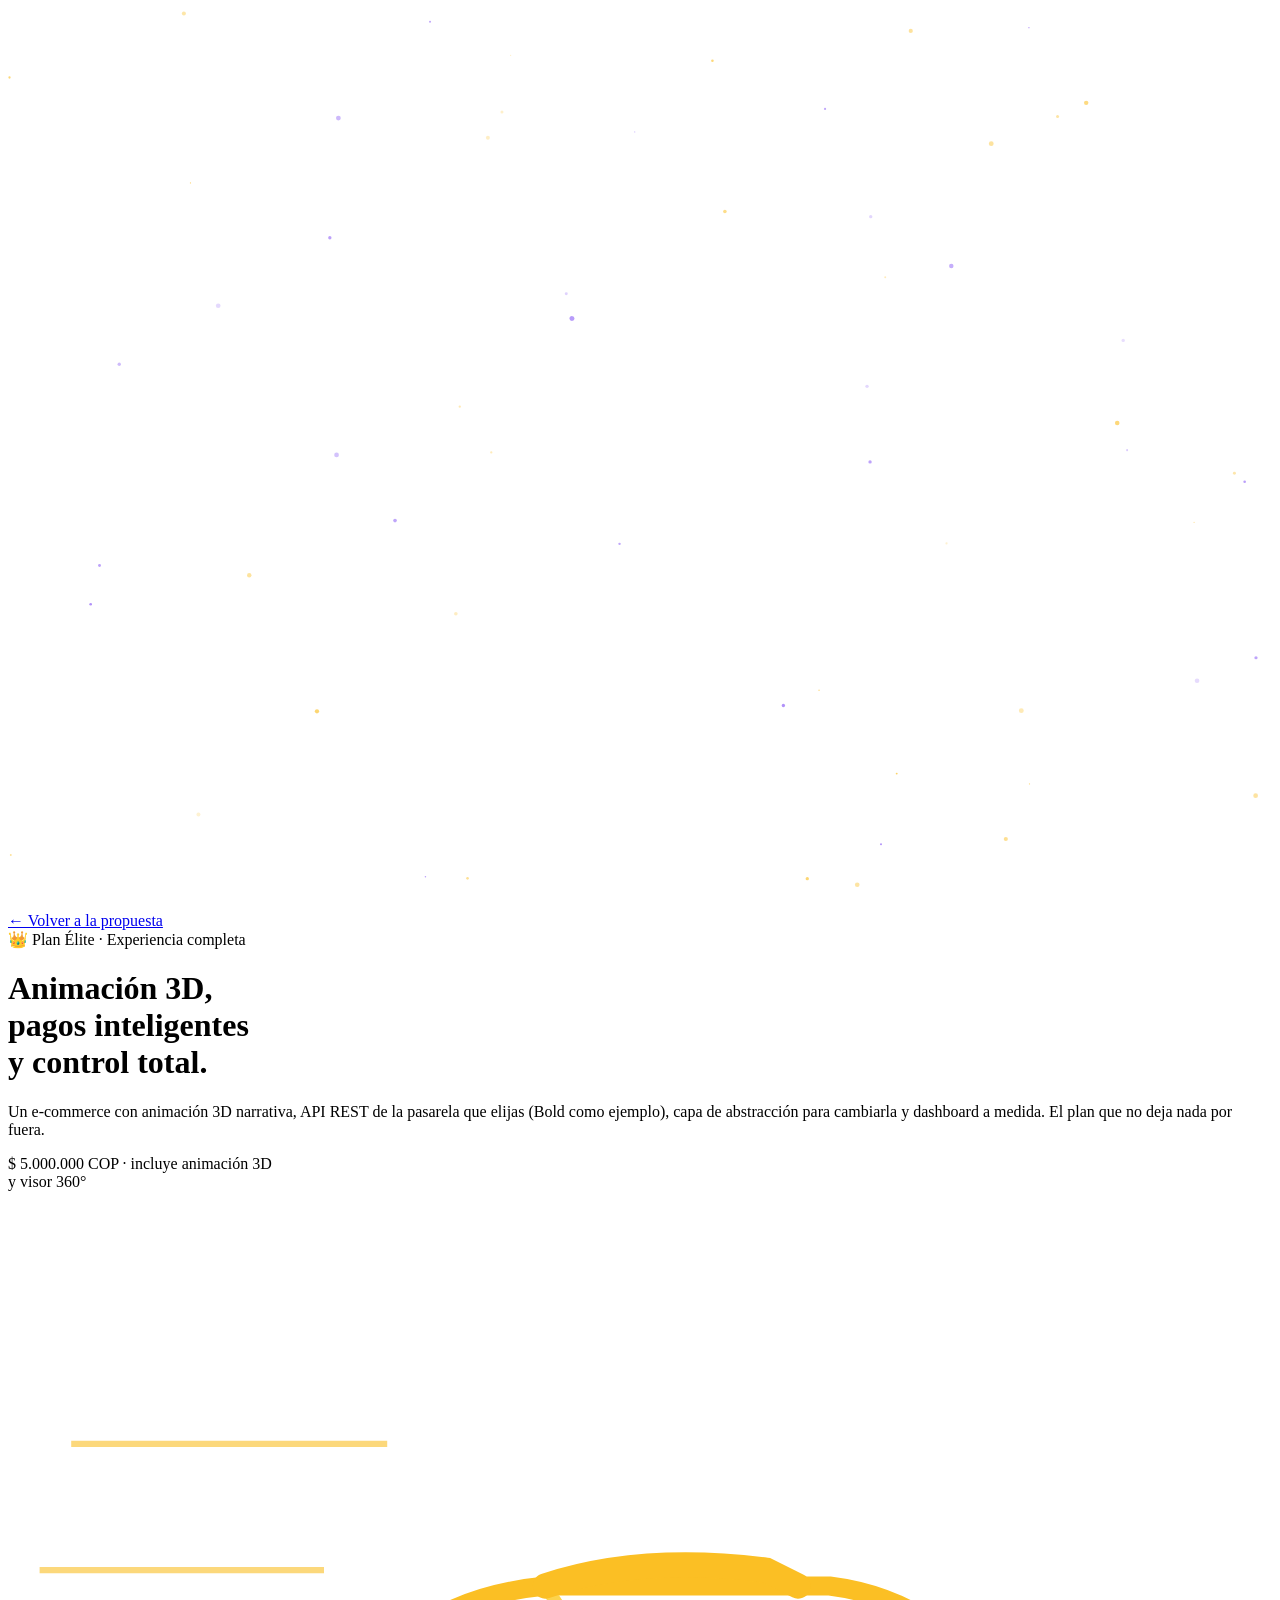
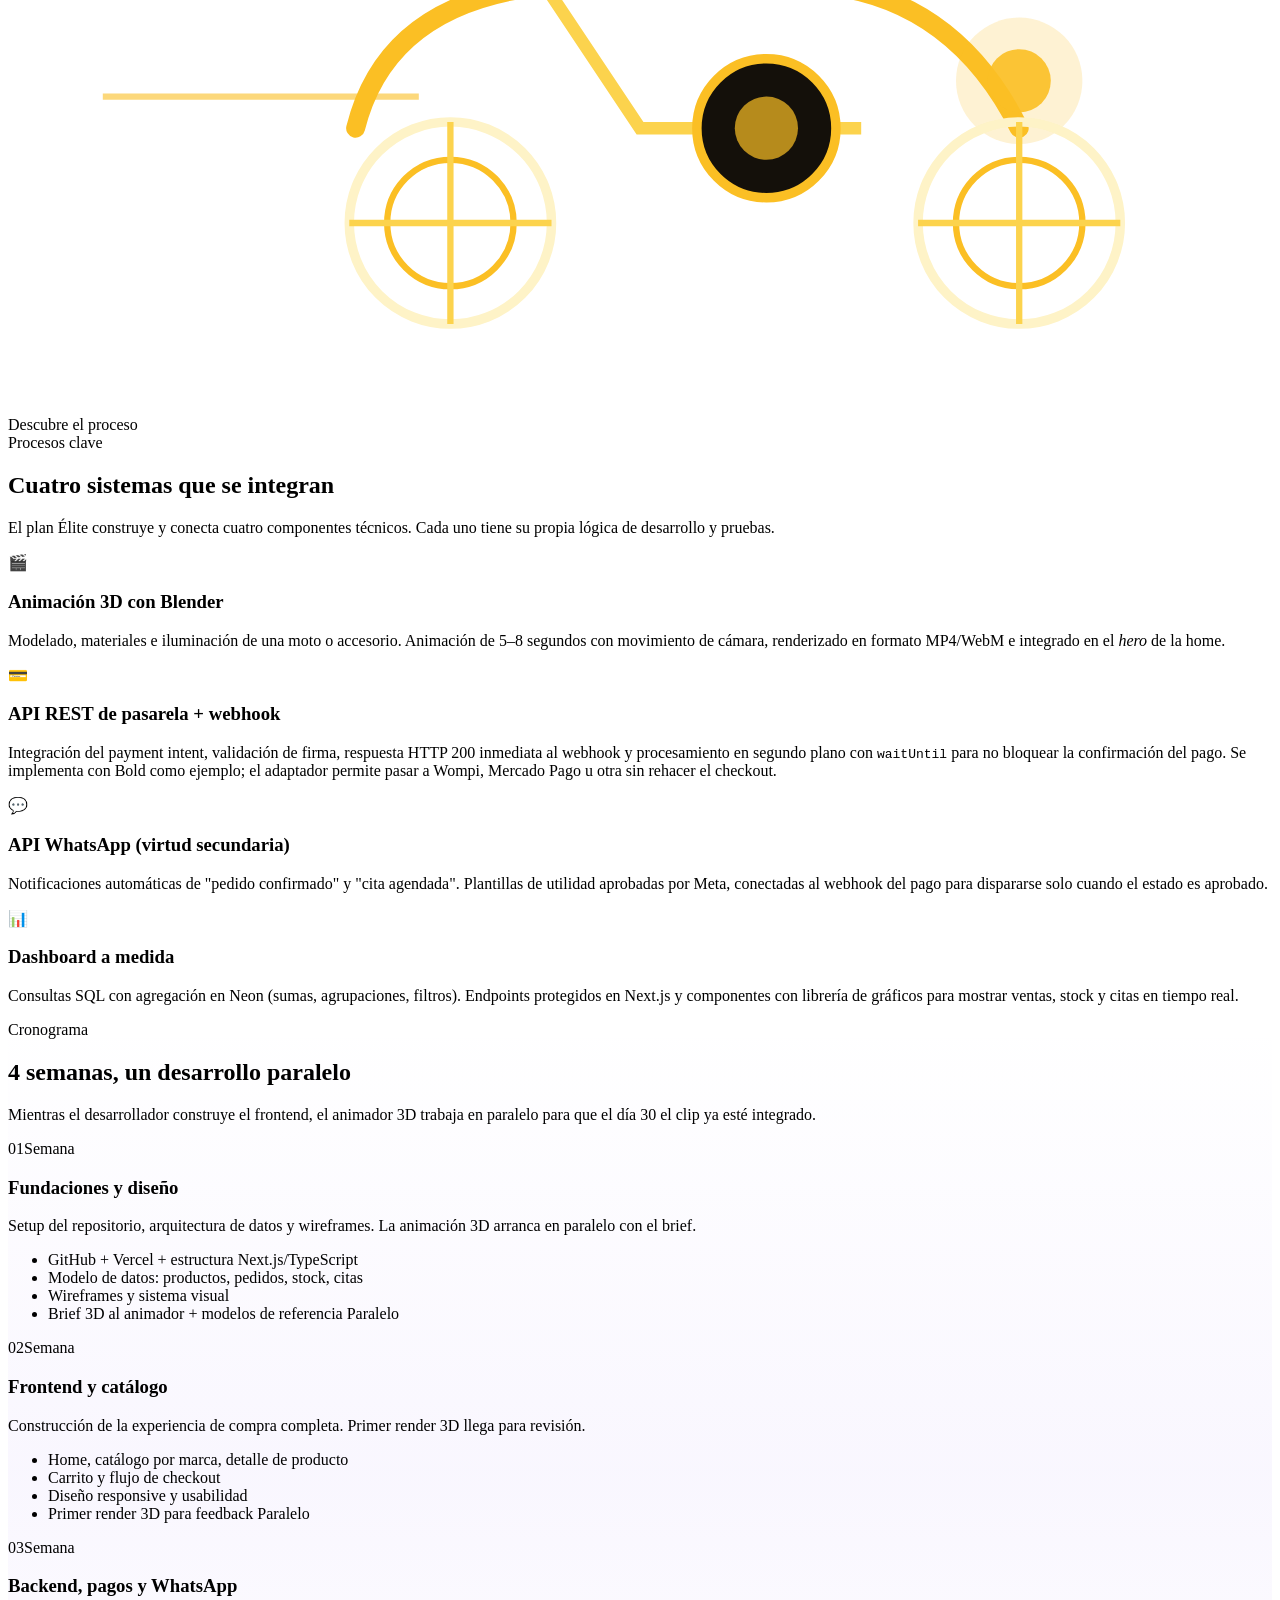
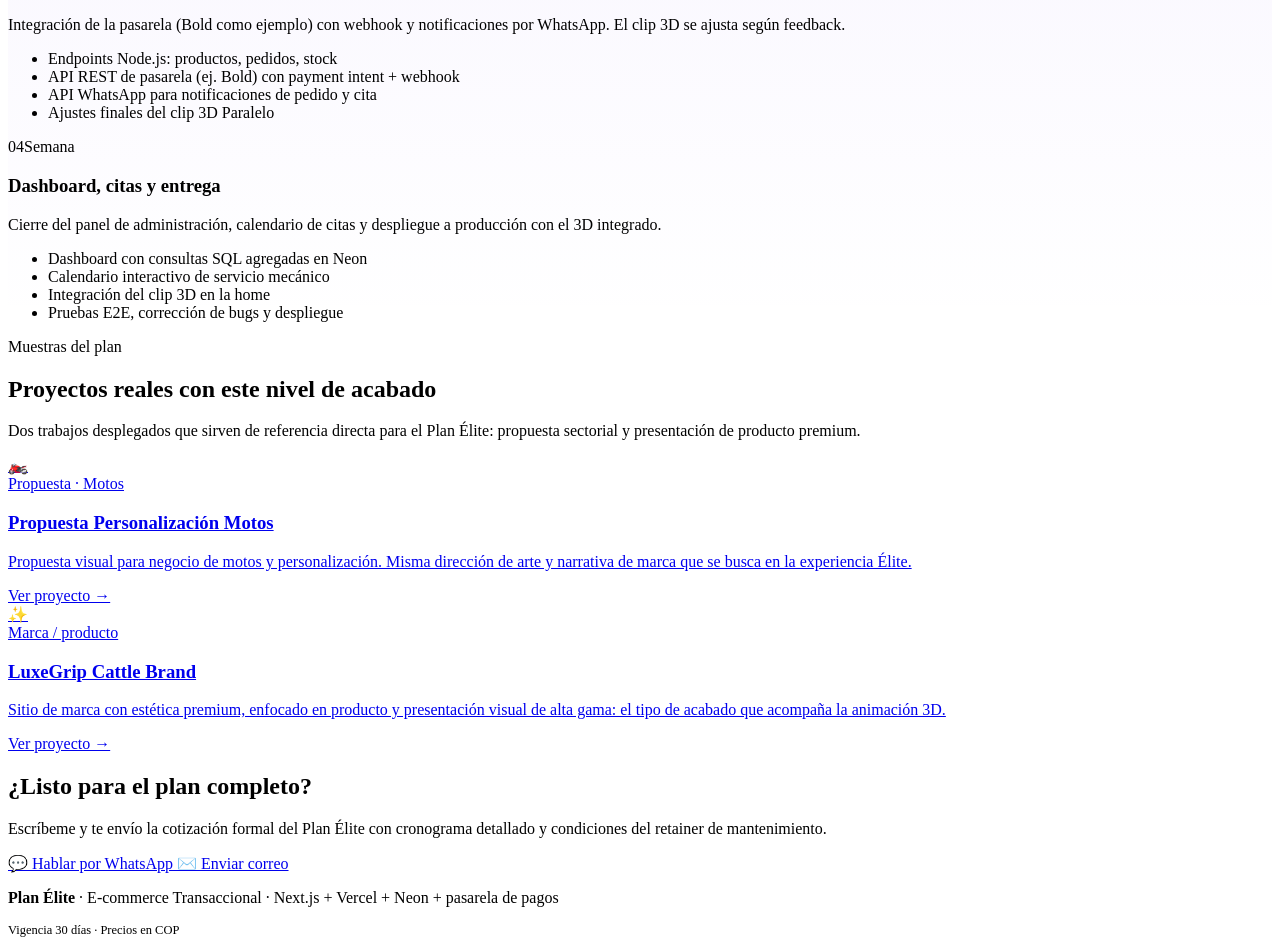
==== planes/elite.html @ 14fe1949 "Add files via upload" ====
<!DOCTYPE html>
<html lang="es">
<head>
<meta charset="UTF-8">
<meta name="viewport" content="width=device-width, initial-scale=1.0">
<title>Plan Élite · $5.000.000 COP | E-commerce Transaccional</title>
<link rel="preconnect" href="https://fonts.googleapis.com">
<link rel="preconnect" href="https://fonts.gstatic.com" crossorigin>
<link rel="icon" type="image/svg+xml" href="../assets/img/favicon.svg">
<link href="https://fonts.googleapis.com/css2?family=Inter:wght@300;400;500;600;700;800;900&family=Space+Grotesk:wght@500;600;700&display=swap" rel="stylesheet">
<link rel="stylesheet" href="../css/plan-elite.css">
</head>
<body>

<canvas id="particles"></canvas>

<!-- ================= HERO ================= -->
<header class="hero">
  <div class="wrap">
    <div class="hero-grid">
      <div>
        <a href="../index.html" class="back-link">← Volver a la propuesta</a>
        <div class="tier-badge">
          <span class="crown">👑</span>
          Plan Élite · Experiencia completa
        </div>
        <h1>Animación 3D,<br><span class="gold-grad">pagos inteligentes</span><br>y control total.</h1>
        <p class="lead">Un e-commerce con animación 3D narrativa, API REST de la pasarela que elijas (Bold como ejemplo), capa de abstracción para cambiarla y dashboard a medida. El plan que no deja nada por fuera.</p>
        <div class="price-hero">
          <span class="cur">$</span>
          <span class="num">5.000.000</span>
          <span class="note">COP · incluye animación 3D<br>y visor 360°</span>
        </div>
      </div>
      <div class="hero-visual">
        <div class="glow-ring"></div>
        <div class="motor-wrap">
          <svg class="motor-svg" viewBox="0 0 400 260" xmlns="http://www.w3.org/2000/svg">
            <!-- Speed lines -->
            <g stroke="#fbbf24" stroke-width="2" fill="none" opacity="0.6">
              <line class="speed-line" x1="20" y1="80" x2="120" y2="80"/>
              <line class="speed-line" x1="10" y1="120" x2="100" y2="120" style="animation-delay:.3s"/>
              <line class="speed-line" x1="30" y1="160" x2="130" y2="160" style="animation-delay:.6s"/>
            </g>
            <!-- Motorcycle body -->
            <g transform="translate(80,40)">
              <!-- Frame -->
              <path d="M 30 130 Q 40 90 90 85 L 180 85 Q 220 90 240 130" stroke="#fbbf24" stroke-width="6" fill="none" stroke-linecap="round"/>
                          <path d="M 90 85 L 120 130 L 190 130" stroke="#fcd34d" stroke-width="4" fill="none"/>
              <!-- Seat -->
              <path d="M 90 85 Q 120 75 160 80 L 170 85" stroke="#fbbf24" stroke-width="8" fill="none" stroke-linecap="round"/>
              <!-- Engine -->
              <circle cx="160" cy="130" r="22" fill="#14100a" stroke="#fbbf24" stroke-width="3"/>
              <circle cx="160" cy="130" r="10" fill="#fbbf24" opacity="0.7"/>
              <!-- Headlight -->
              <circle cx="240" cy="115" r="10" fill="#fbbf24" opacity="0.9"/>
              <circle cx="240" cy="115" r="20" fill="#fbbf24" opacity="0.2"/>
              <!-- Front wheel -->
              <g class="wheel wheel-front">
                <circle cx="240" cy="160" r="32" fill="none" stroke="#fef3c7" stroke-width="3"/>
                <circle cx="240" cy="160" r="20" fill="none" stroke="#fbbf24" stroke-width="2"/>
                <line x1="240" y1="128" x2="240" y2="192" stroke="#fcd34d" stroke-width="2"/>
                <line x1="208" y1="160" x2="272" y2="160" stroke="#fcd34d" stroke-width="2"/>
              </g>
              <!-- Back wheel -->
              <g class="wheel wheel-back">
                <circle cx="60" cy="160" r="32" fill="none" stroke="#fef3c7" stroke-width="3"/>
                <circle cx="60" cy="160" r="20" fill="none" stroke="#fbbf24" stroke-width="2"/>
                <line x1="60" y1="128" x2="60" y2="192" stroke="#fcd34d" stroke-width="2"/>
                <line x1="28" y1="160" x2="92" y2="160" stroke="#fcd34d" stroke-width="2"/>
              </g>
            </g>
          </svg>
        </div>
        <div class="payment-signals">
          <div class="signal"></div>
          <div class="signal"></div>
          <div class="signal"></div>
        </div>
      </div>
    </div>
    <div class="scroll-ind">
      <span>Descubre el proceso</span>
      <div class="arrow"></div>
    </div>
  </div>
</header>

<!-- ================= PROCESOS ================= -->
<section>
  <div class="wrap">
    <div class="sec-head">
      <span class="sec-tag">Procesos clave</span>
      <h2>Cuatro sistemas que se integran</h2>
      <p>El plan Élite construye y conecta cuatro componentes técnicos. Cada uno tiene su propia lógica de desarrollo y pruebas.</p>
    </div>

    <div class="process-grid">
      <div class="process-card">
        <div class="process-icon">🎬</div>
        <h3>Animación 3D con Blender</h3>
        <p>Modelado, materiales e iluminación de una moto o accesorio. Animación de 5–8 segundos con movimiento de cámara, renderizado en formato MP4/WebM e integrado en el <em>hero</em> de la home.</p>
        <div class="mini-vis"><div class="cube"></div></div>
      </div>
      <div class="process-card">
        <div class="process-icon">💳</div>
        <h3>API REST de pasarela + webhook</h3>
        <p>Integración del payment intent, validación de firma, respuesta HTTP 200 inmediata al webhook y procesamiento en segundo plano con <code>waitUntil</code> para no bloquear la confirmación del pago. Se implementa con Bold como ejemplo; el adaptador permite pasar a Wompi, Mercado Pago u otra sin rehacer el checkout.</p>
        <div class="mini-vis">
          <div class="pay-dot"></div><div class="pay-dot"></div><div class="pay-dot"></div>
        </div>
      </div>
      <div class="process-card">
        <div class="process-icon">💬</div>
        <h3>API WhatsApp (virtud secundaria)</h3>
        <p>Notificaciones automáticas de "pedido confirmado" y "cita agendada". Plantillas de utilidad aprobadas por Meta, conectadas al webhook del pago para dispararse solo cuando el estado es aprobado.</p>
        <div class="mini-vis"><div class="wa-ring"></div></div>
      </div>
      <div class="process-card">
        <div class="process-icon">📊</div>
        <h3>Dashboard a medida</h3>
        <p>Consultas SQL con agregación en Neon (sumas, agrupaciones, filtros). Endpoints protegidos en Next.js y componentes con librería de gráficos para mostrar ventas, stock y citas en tiempo real.</p>
        <div class="mini-vis">
          <div class="dash-bars"><span></span><span></span><span></span><span></span><span></span></div>
        </div>
      </div>
    </div>
  </div>
</section>

<!-- ================= TIMELINE ================= -->
<section style="background:linear-gradient(to bottom,transparent,rgba(139,92,246,.05),transparent)">
  <div class="wrap">
    <div class="sec-head">
      <span class="sec-tag">Cronograma</span>
      <h2>4 semanas, un desarrollo paralelo</h2>
      <p>Mientras el desarrollador construye el frontend, el animador 3D trabaja en paralelo para que el día 30 el clip ya esté integrado.</p>
    </div>

    <div class="timeline">
      <div class="week">
        <div class="week-num"><span class="n">01</span><span class="l">Semana</span></div>
        <div class="week-body">
          <h3>Fundaciones y diseño</h3>
          <p>Setup del repositorio, arquitectura de datos y wireframes. La animación 3D arranca en paralelo con el brief.</p>
          <ul class="task-list">
            <li>GitHub + Vercel + estructura Next.js/TypeScript</li>
            <li>Modelo de datos: productos, pedidos, stock, citas</li>
            <li>Wireframes y sistema visual</li>
            <li>Brief 3D al animador + modelos de referencia <span class="parallel-tag">Paralelo</span></li>
          </ul>
        </div>
      </div>

      <div class="week">
        <div class="week-num"><span class="n">02</span><span class="l">Semana</span></div>
        <div class="week-body">
          <h3>Frontend y catálogo</h3>
          <p>Construcción de la experiencia de compra completa. Primer render 3D llega para revisión.</p>
          <ul class="task-list">
            <li>Home, catálogo por marca, detalle de producto</li>
            <li>Carrito y flujo de checkout</li>
            <li>Diseño responsive y usabilidad</li>
            <li>Primer render 3D para feedback <span class="parallel-tag">Paralelo</span></li>
          </ul>
        </div>
      </div>

      <div class="week">
        <div class="week-num"><span class="n">03</span><span class="l">Semana</span></div>
        <div class="week-body">
          <h3>Backend, pagos y WhatsApp</h3>
          <p>Integración de la pasarela (Bold como ejemplo) con webhook y notificaciones por WhatsApp. El clip 3D se ajusta según feedback.</p>
          <ul class="task-list">
            <li>Endpoints Node.js: productos, pedidos, stock</li>
            <li>API REST de pasarela (ej. Bold) con payment intent + webhook</li>
            <li>API WhatsApp para notificaciones de pedido y cita</li>
            <li>Ajustes finales del clip 3D <span class="parallel-tag">Paralelo</span></li>
          </ul>
        </div>
      </div>

      <div class="week">
        <div class="week-num"><span class="n">04</span><span class="l">Semana</span></div>
        <div class="week-body">
          <h3>Dashboard, citas y entrega</h3>
          <p>Cierre del panel de administración, calendario de citas y despliegue a producción con el 3D integrado.</p>
          <ul class="task-list">
            <li>Dashboard con consultas SQL agregadas en Neon</li>
            <li>Calendario interactivo de servicio mecánico</li>
            <li>Integración del clip 3D en la home</li>
            <li>Pruebas E2E, corrección de bugs y despliegue</li>
          </ul>
        </div>
      </div>
    </div>
  </div>
</section>

<!-- ================= MUESTRAS DEL PLAN ================= -->
<section id="muestras">
  <div class="wrap">
    <div class="sec-head">
      <span class="sec-tag">Muestras del plan</span>
      <h2>Proyectos reales con este nivel de acabado</h2>
      <p>Dos trabajos desplegados que sirven de referencia directa para el Plan Élite: propuesta sectorial y presentación de producto premium.</p>
    </div>

    <div class="samples-grid">
      <a class="sample-card" href="https://shoyosb-maker.github.io/propuesta-personalizaci-n-motos/" target="_blank" rel="noopener">
        <div class="sample-icon">🏍️</div>
        <div class="sample-cat">Propuesta · Motos</div>
        <h3>Propuesta Personalización Motos</h3>
        <p>Propuesta visual para negocio de motos y personalización. Misma dirección de arte y narrativa de marca que se busca en la experiencia Élite.</p>
        <span class="sample-more">Ver proyecto →</span>
      </a>
      <a class="sample-card" href="https://shoyosb-maker.github.io/luxegripcattlebrand/" target="_blank" rel="noopener">
        <div class="sample-icon">✨</div>
        <div class="sample-cat">Marca / producto</div>
        <h3>LuxeGrip Cattle Brand</h3>
        <p>Sitio de marca con estética premium, enfocado en producto y presentación visual de alta gama: el tipo de acabado que acompaña la animación 3D.</p>
        <span class="sample-more">Ver proyecto →</span>
      </a>
    </div>
  </div>
</section>

<!-- ================= CTA ================= -->
<section>
  <div class="cta-section">
    <h2>¿Listo para el plan completo?</h2>
    <p>Escríbeme y te envío la cotización formal del Plan Élite con cronograma detallado y condiciones del retainer de mantenimiento.</p>
    <div class="cta-btns">
      <a href="https://wa.me/573177366474?text=Hola%2C%20me%20interesa%20el%20Plan%20%C3%89lite%20de%20%245.000.000" target="_blank" class="btn-gold">
        💬 Hablar por WhatsApp
      </a>
      <a href="mailto:shoyosb@gmail.com?subject=Inter%C3%A9s%20Plan%20%C3%89lite" class="btn-ghost">
        ✉️ Enviar correo
      </a>
    </div>
  </div>
</section>

<footer>
  <div class="wrap">
    <p><strong>Plan Élite</strong> · E-commerce Transaccional · Next.js + Vercel + Neon + pasarela de pagos</p>
    <p style="margin-top:8px;font-size:.78rem">Vigencia 30 días · Precios en COP</p>
  </div>
</footer>

<script src="../js/plan-elite.js"></script>

</body>
</html>
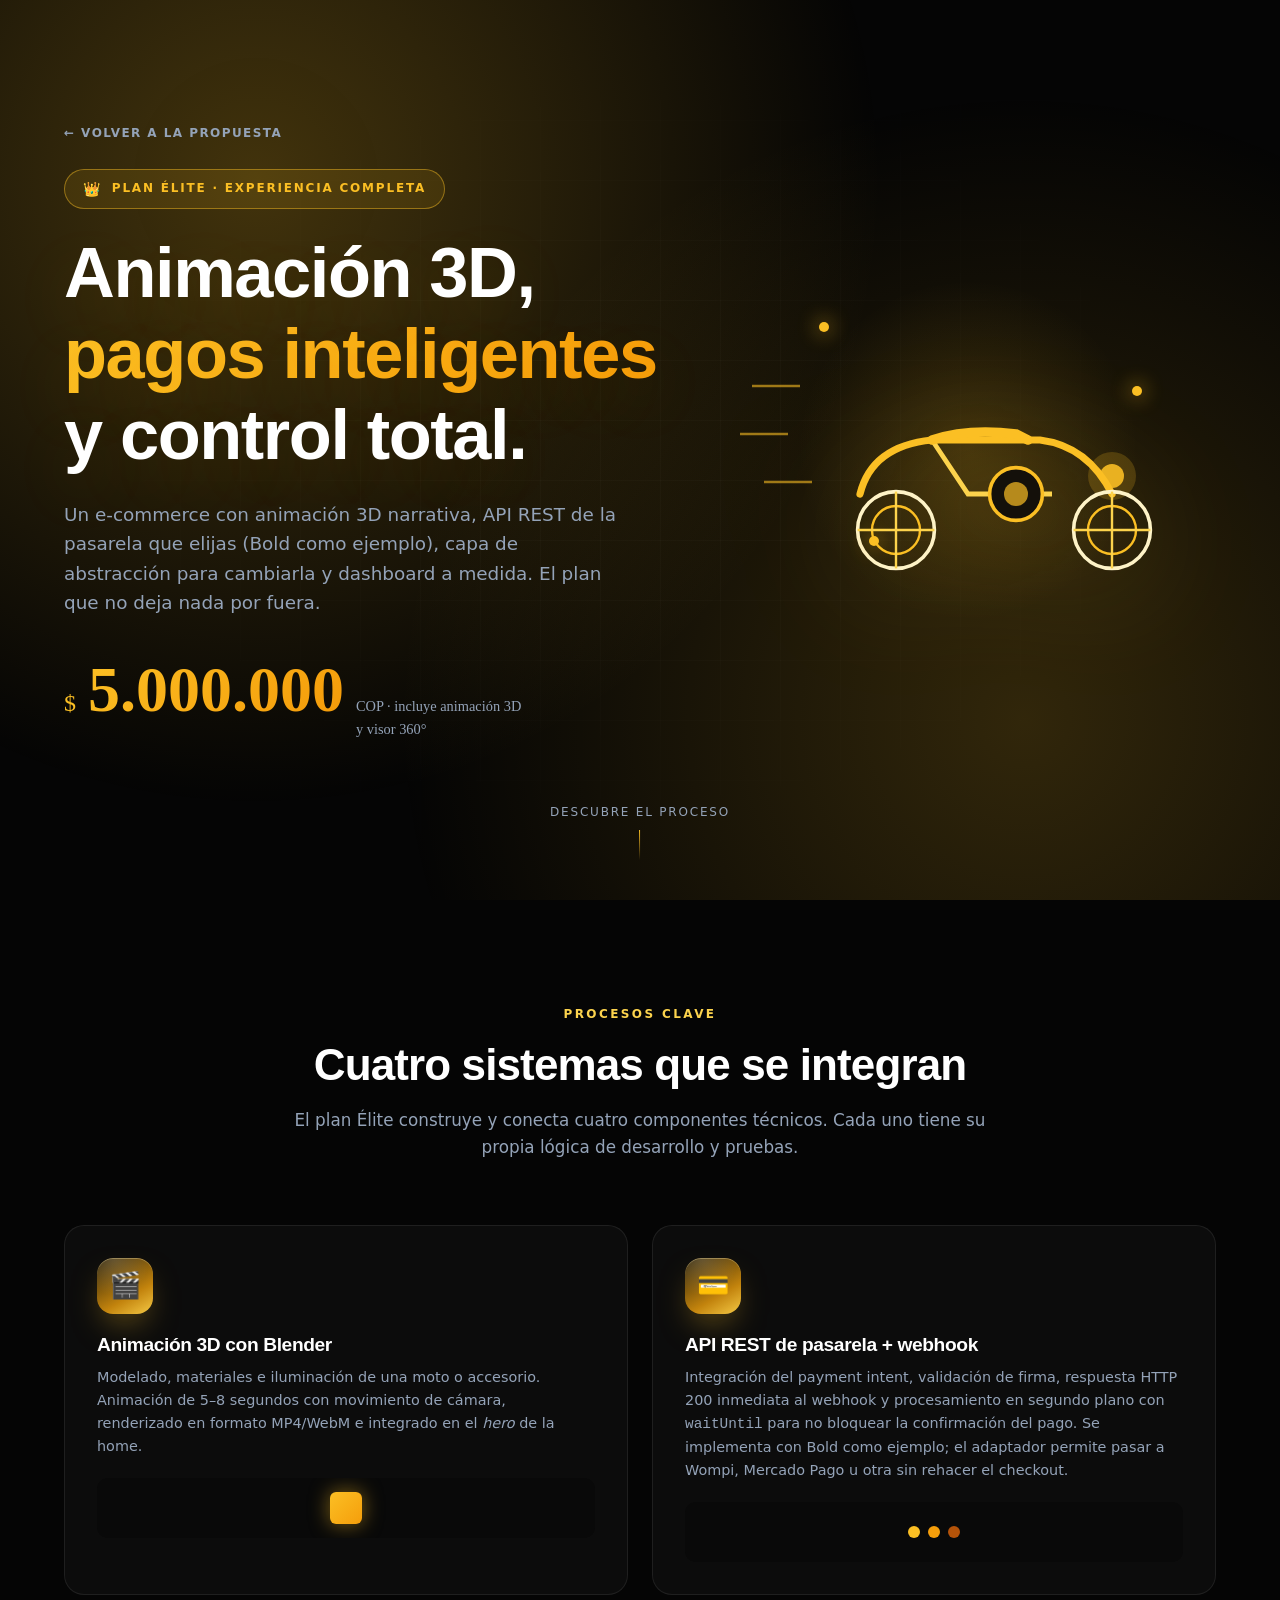
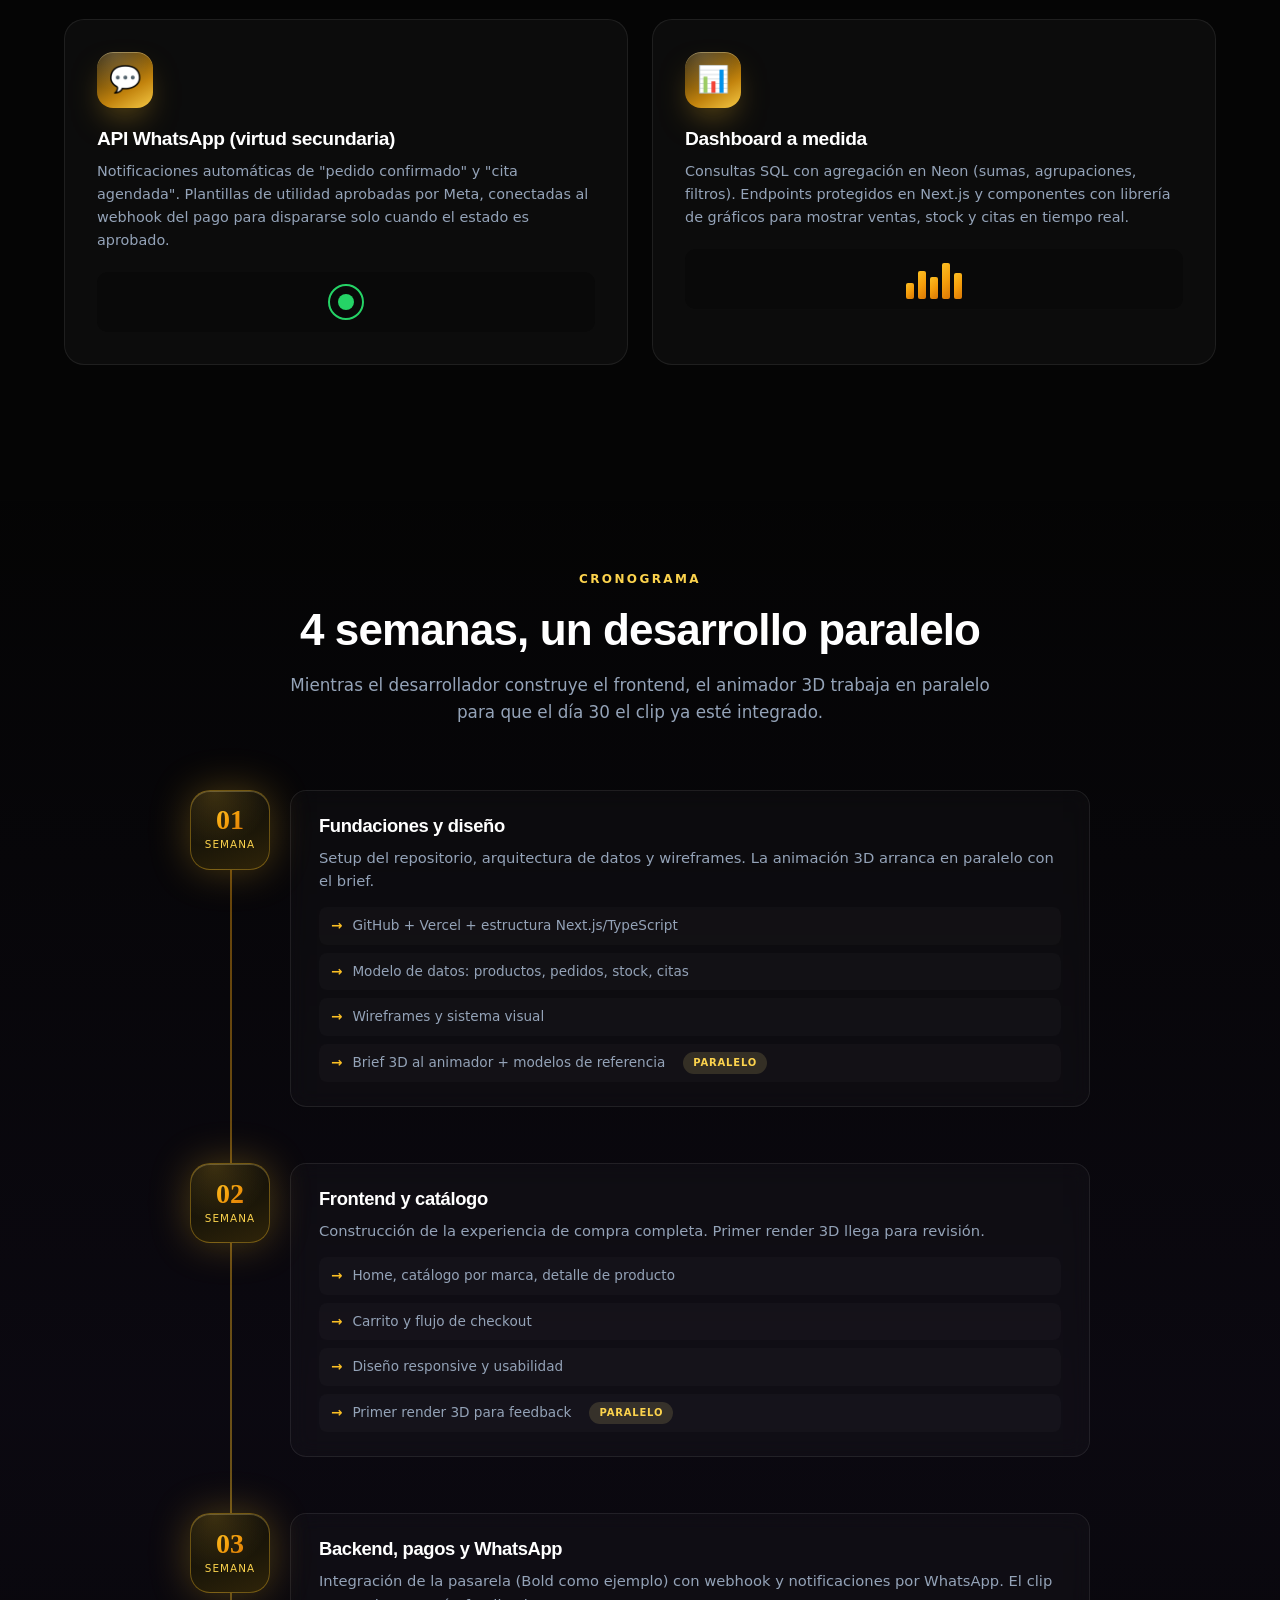
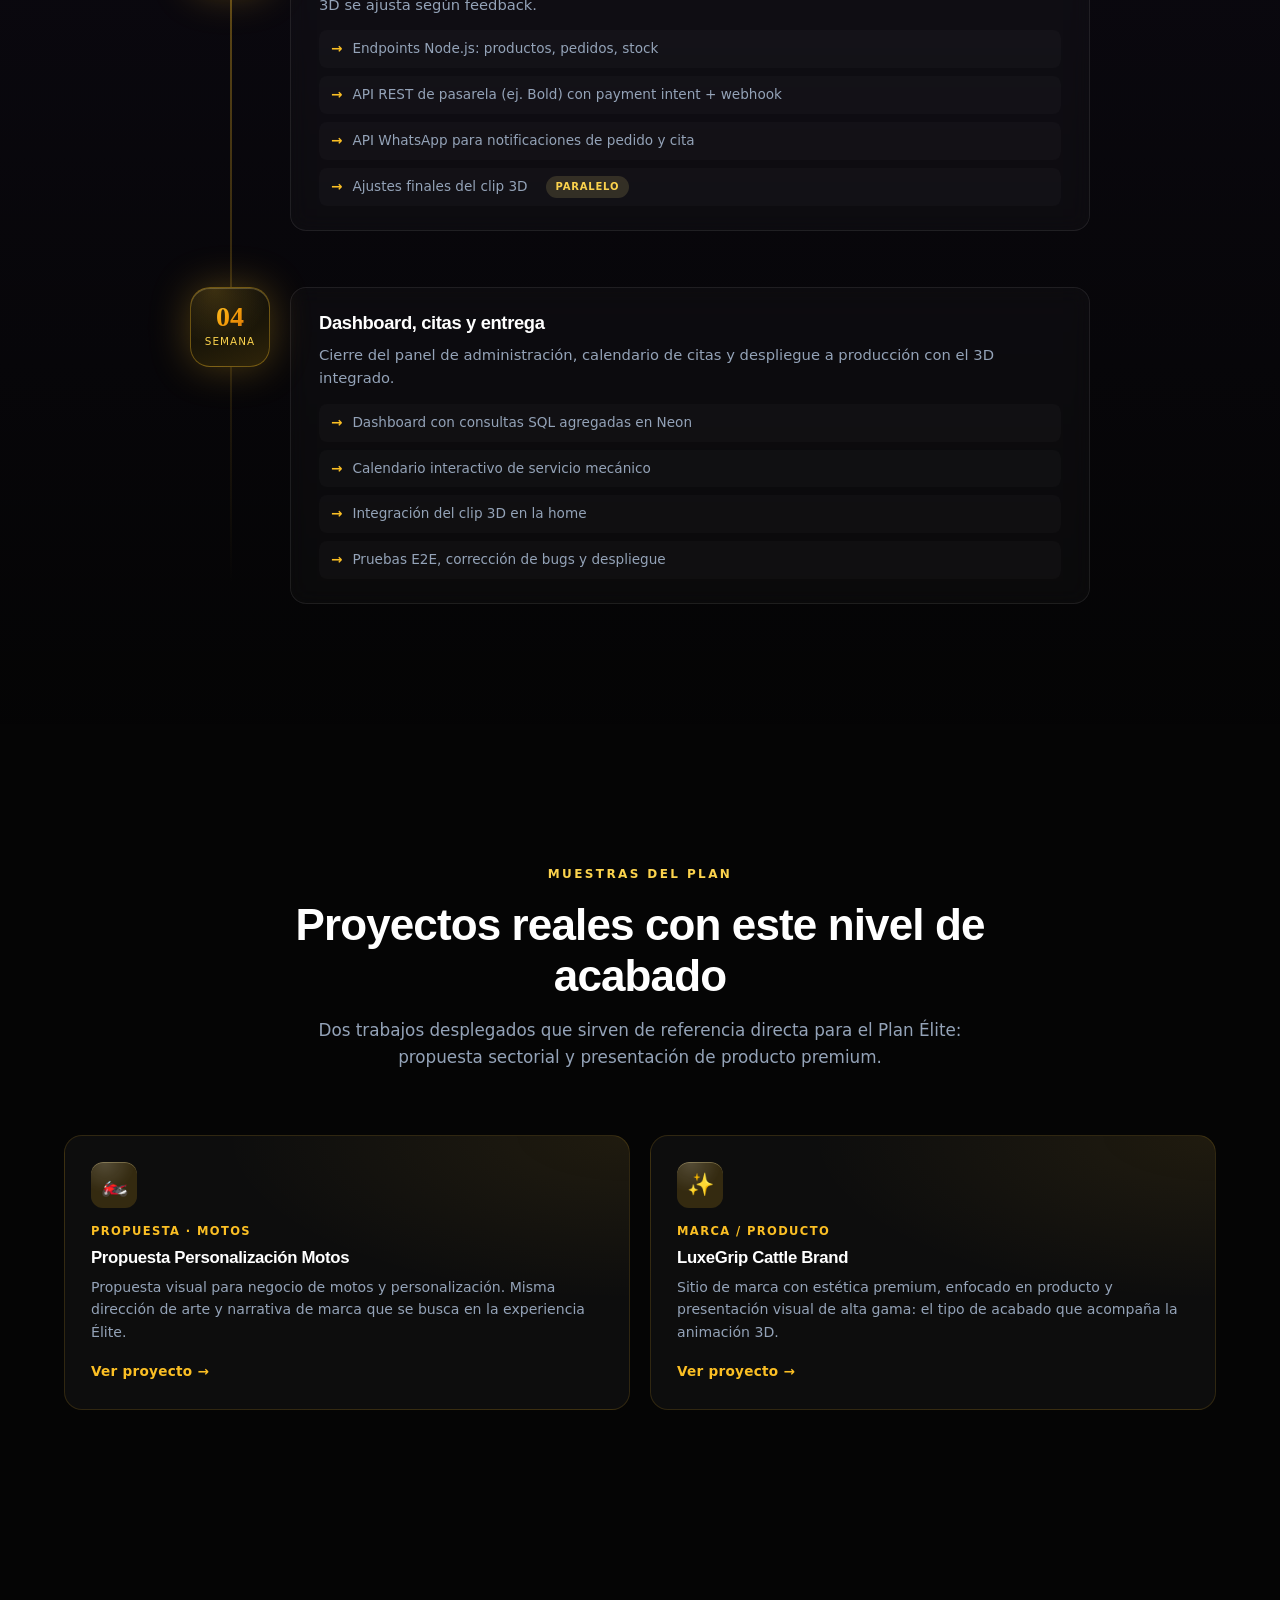
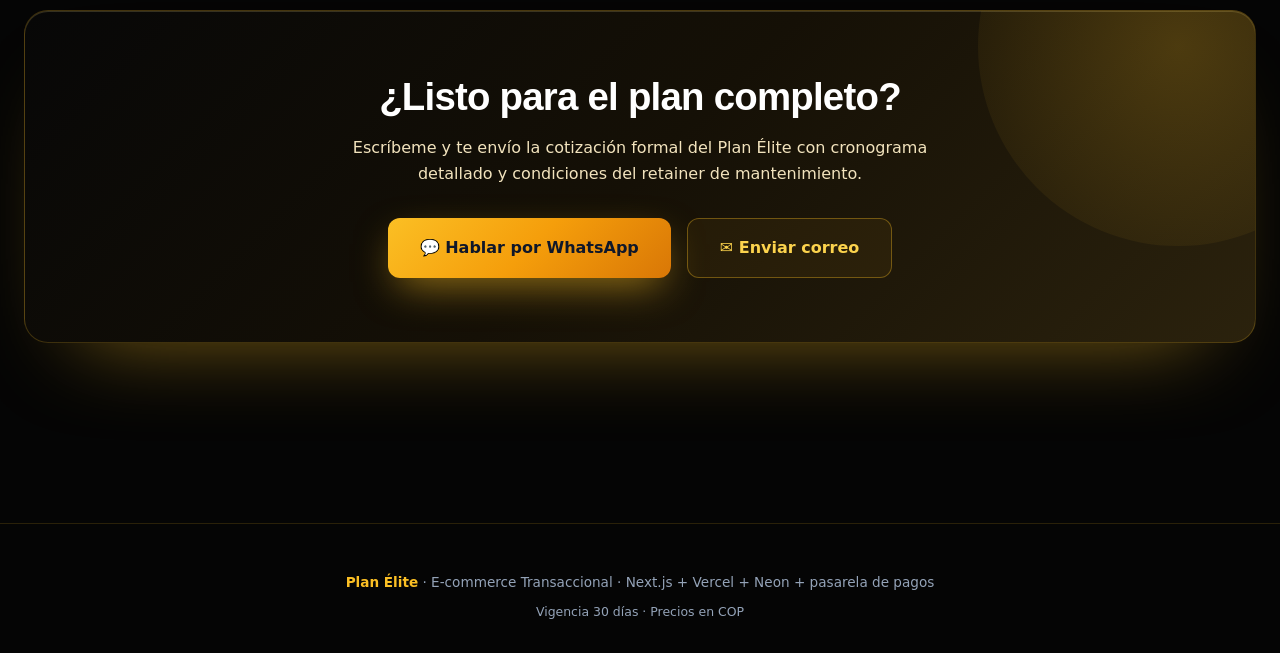
==== commit d08d4948: "Add files via upload" ====
--- a/planes/elite.html
+++ b/planes/elite.html
@@ -19,7 +19,7 @@
   <div class="wrap">
     <div class="hero-grid">
       <div>
-        <a href="../index.html" class="back-link">← Volver a la propuesta</a>
+        <a href="../index.html#planes" class="back-link">← Volver a la propuesta</a>
         <div class="tier-badge">
           <span class="crown">👑</span>
           Plan Élite · Experiencia completa
--- a/css/plan-elite.css
+++ b/css/plan-elite.css
@@ -0,0 +1,516 @@
+/**
+ * Plan Élite · E-commerce Motos y Partes de Occidente
+ * Hoja de estilos de la página de detalle del plan
+ */
+
+:root{
+  --bg:#050505;
+  --ink:#e2e8f0;
+  --muted:#94a3b8;
+  --line:rgba(255,255,255,.08);
+  --gold:#fbbf24;
+  --gold-2:#f59e0b;
+  --violet:#f59e0b;
+  --violet-2:#fcd34d;
+  --indigo:#b45309;
+  --cyan:#22d3ee;
+  --grad-gold:linear-gradient(135deg,#fbbf24,#f59e0b,#d97706);
+  --grad-royal:linear-gradient(135deg,#0a0a0c,#1c1708,#3a2c0b);
+  --grad-violet:linear-gradient(135deg,#f59e0b,#fbbf24,#fef3c7);
+}
+*{margin:0;padding:0;box-sizing:border-box}
+html{scroll-behavior:smooth}
+body{
+  font-family:'Inter',system-ui,sans-serif;
+  background:var(--bg);color:var(--ink);
+  line-height:1.6;-webkit-font-smoothing:antialiased;
+  overflow-x:hidden;
+}
+h1,h2,h3,h4{font-family:'Space Grotesk',sans-serif;letter-spacing:-.02em;line-height:1.15}
+a{color:inherit;text-decoration:none}
+.wrap{max-width:1200px;margin:0 auto;padding:0 24px}
+
+/* ===== PARTICLE CANVAS ===== */
+#particles{position:fixed;inset:0;z-index:0;pointer-events:none;opacity:.5}
+
+/* ===== HERO ===== */
+.hero{
+  min-height:100vh;position:relative;z-index:1;
+  display:flex;align-items:center;
+  padding:80px 0;
+  background:radial-gradient(circle at 20% 20%,rgba(251,191,36,.25),transparent 50%),
+             radial-gradient(circle at 80% 80%,rgba(251,191,36,.18),transparent 50%);
+}
+.hero::before{
+  content:"";position:absolute;inset:0;
+  background-image:linear-gradient(rgba(255,255,255,.02) 1px,transparent 1px),
+                   linear-gradient(90deg,rgba(255,255,255,.02) 1px,transparent 1px);
+  background-size:60px 60px;
+  mask-image:radial-gradient(ellipse at center,black 20%,transparent 70%);
+  pointer-events:none;
+}
+.hero-grid{
+  display:grid;grid-template-columns:1.2fr 1fr;gap:60px;align-items:center;
+  position:relative;z-index:2;
+}
+.tier-badge{
+  display:inline-flex;align-items:center;gap:10px;
+  background:rgba(251,191,36,.1);
+  border:1px solid rgba(251,191,36,.35);
+  color:var(--gold);
+  padding:8px 18px;border-radius:999px;
+  font-size:12px;font-weight:700;letter-spacing:.15em;text-transform:uppercase;
+  margin-bottom:24px;
+  animation:glowGold 3s ease-in-out infinite;
+}
+@keyframes glowGold{
+  0%,100%{box-shadow:0 0 20px rgba(251,191,36,.2)}
+  50%{box-shadow:0 0 40px rgba(251,191,36,.5)}
+}
+.tier-badge .crown{font-size:14px}
+.hero h1{
+  font-size:clamp(2.5rem,5.5vw,4.5rem);
+  font-weight:700;color:#fff;margin-bottom:24px;
+}
+.hero h1 .gold-grad{
+  background:var(--grad-gold);-webkit-background-clip:text;background-clip:text;color:transparent;
+  display:inline-block;
+  animation:shimmer 4s linear infinite;
+  background-size:200% auto;
+}
+@keyframes shimmer{
+  0%{background-position:0% center}
+  100%{background-position:200% center}
+}
+.hero p.lead{
+  font-size:1.15rem;color:var(--muted);max-width:560px;margin-bottom:40px;
+}
+.price-hero{
+  display:flex;align-items:baseline;gap:12px;margin-bottom:40px;
+  font-family:'Space Grotesk';
+}
+.price-hero .cur{font-size:1.5rem;color:var(--gold)}
+.price-hero .num{
+  font-size:4rem;font-weight:700;color:#fff;line-height:1;
+  background:var(--grad-gold);-webkit-background-clip:text;background-clip:text;color:transparent;
+}
+.price-hero .note{font-size:.9rem;color:var(--muted)}
+
+/* ===== MOTOR 3D ANIMATION (SVG) ===== */
+.hero-visual{
+  position:relative;
+  display:flex;align-items:center;justify-content:center;
+}
+.motor-wrap{
+  position:relative;width:100%;max-width:480px;
+  filter:drop-shadow(0 30px 60px rgba(251,191,36,.4));
+}
+.motor-svg{
+  width:100%;height:auto;
+  animation:float 6s ease-in-out infinite;
+}
+@keyframes float{
+  0%,100%{transform:translateY(0) rotate(0deg)}
+  50%{transform:translateY(-20px) rotate(1deg)}
+}
+.wheel{
+  transform-origin:center;
+  animation:spin 3s linear infinite;
+}
+.wheel-back{animation-direction:reverse}
+@keyframes spin{
+  from{transform:rotate(0deg)}
+  to{transform:rotate(360deg)}
+}
+.speed-line{
+  stroke-dasharray:40 200;
+  animation:dash 2s linear infinite;
+}
+@keyframes dash{
+  from{stroke-dashoffset:0}
+  to{stroke-dashoffset:-240}
+}
+.glow-ring{
+  position:absolute;top:50%;left:50%;
+  width:400px;height:400px;
+  transform:translate(-50%,-50%);
+  border-radius:50%;
+  background:radial-gradient(circle,rgba(251,191,36,.15),transparent 60%);
+  animation:pulse 4s ease-in-out infinite;
+  pointer-events:none;
+}
+@keyframes pulse{
+  0%,100%{transform:translate(-50%,-50%) scale(1);opacity:.6}
+  50%{transform:translate(-50%,-50%) scale(1.15);opacity:1}
+}
+
+/* ===== SEÑALES DE PAGO ===== */
+.payment-signals{
+  position:absolute;inset:0;pointer-events:none;
+}
+.signal{
+  position:absolute;width:10px;height:10px;border-radius:50%;
+  background:var(--gold);
+  box-shadow:0 0 20px var(--gold);
+  animation:ping 3s ease-out infinite;
+}
+.signal:nth-child(1){top:10%;left:20%;animation-delay:0s}
+.signal:nth-child(2){top:30%;right:15%;animation-delay:1s}
+.signal:nth-child(3){bottom:20%;left:30%;animation-delay:2s}
+@keyframes ping{
+  0%{transform:scale(0);opacity:0}
+  20%{transform:scale(1);opacity:1}
+  100%{transform:scale(2.5);opacity:0}
+}
+
+/* ===== SCROLL INDICATOR ===== */
+.scroll-ind{
+  position:absolute;bottom:40px;left:50%;transform:translateX(-50%);
+  display:flex;flex-direction:column;align-items:center;gap:8px;
+  color:var(--muted);font-size:.75rem;letter-spacing:.15em;text-transform:uppercase;
+}
+.scroll-ind .arrow{
+  width:1px;height:30px;background:linear-gradient(to bottom,var(--gold),transparent);
+  animation:scrollArrow 2s ease-in-out infinite;
+}
+@keyframes scrollArrow{
+  0%,100%{transform:scaleY(1);opacity:1}
+  50%{transform:scaleY(.5);opacity:.3}
+}
+
+/* ===== SECCIONES ===== */
+section{padding:100px 0;position:relative;z-index:1}
+.sec-tag{
+  display:inline-block;font-size:12px;font-weight:700;letter-spacing:.15em;
+  text-transform:uppercase;color:var(--violet-2);margin-bottom:16px;
+}
+.sec-head{text-align:center;max-width:720px;margin:0 auto 64px}
+.sec-head h2{font-size:clamp(1.8rem,3.5vw,2.75rem);color:#fff;margin-bottom:16px}
+.sec-head p{color:var(--muted);font-size:1.05rem}
+
+/* ===== TIMELINE DE PROCESO (WEEKS) ===== */
+.timeline{
+  position:relative;max-width:900px;margin:0 auto;
+  padding-left:0;
+}
+.timeline::before{
+  content:"";position:absolute;left:40px;top:20px;bottom:20px;width:2px;
+  background:linear-gradient(to bottom,var(--violet),var(--gold),transparent);
+  opacity:.4;
+}
+.week{
+  position:relative;padding-left:100px;margin-bottom:56px;
+  opacity:0;transform:translateY(30px);
+  transition:opacity .7s ease,transform .7s ease;
+}
+.week.visible{opacity:1;transform:translateY(0)}
+.week-num{
+  position:absolute;left:0;top:0;
+  width:80px;height:80px;border-radius:20px;
+  background:var(--grad-royal);
+  border:1px solid rgba(251,191,36,.4);
+  display:flex;flex-direction:column;align-items:center;justify-content:center;
+  box-shadow:0 0 40px rgba(251,191,36,.3);
+  z-index:2;
+}
+.week-num .n{
+  font-family:'Space Grotesk';font-size:1.75rem;font-weight:700;color:#fff;line-height:1;
+}
+.week-num .l{
+  font-size:.65rem;color:var(--violet-2);text-transform:uppercase;letter-spacing:.1em;margin-top:2px;
+}
+.week-body{
+  background:rgba(255,255,255,.03);
+  border:1px solid var(--line);
+  border-radius:16px;padding:24px 28px;
+  backdrop-filter:blur(10px);
+  transition:all .3s ease;
+}
+.week-body:hover{
+  border-color:rgba(251,191,36,.4);
+  background:rgba(251,191,36,.06);
+  transform:translateX(6px);
+}
+.week-body h3{font-size:1.15rem;color:#fff;margin-bottom:10px}
+.week-body p{color:var(--muted);font-size:.92rem;margin-bottom:14px}
+.task-list{list-style:none;display:flex;flex-direction:column;gap:8px}
+.task-list li{
+  font-size:.85rem;color:var(--muted);
+  display:flex;gap:10px;align-items:flex-start;
+  padding:8px 12px;border-radius:8px;
+  background:rgba(255,255,255,.02);
+  transition:all .2s ease;
+}
+.task-list li:hover{background:rgba(251,191,36,.08);color:var(--ink)}
+.task-list li::before{
+  content:"→";color:var(--gold);font-weight:800;flex:0 0 auto;
+}
+.parallel-tag{
+  display:inline-block;font-size:10px;font-weight:700;
+  padding:3px 10px;border-radius:999px;
+  background:rgba(253,230,138,.14);color:var(--violet-2);
+  margin-left:8px;text-transform:uppercase;letter-spacing:.08em;
+  animation:blink 2s ease-in-out infinite;
+}
+@keyframes blink{0%,100%{opacity:1}50%{opacity:.5}}
+
+/* ===== PROCESOS (3D, PAYMENTS, WHATSAPP, DASHBOARD) ===== */
+.process-grid{display:grid;grid-template-columns:repeat(2,1fr);gap:24px}
+.process-card{
+  background:rgba(255,255,255,.03);
+  border:1px solid var(--line);
+  border-radius:20px;padding:32px;
+  position:relative;overflow:hidden;
+  opacity:0;transform:translateY(30px);
+  transition:opacity .7s ease,transform .7s ease,border-color .3s ease;
+}
+.process-card.visible{opacity:1;transform:translateY(0)}
+.process-card:hover{border-color:rgba(251,191,36,.5)}
+.process-card::before{
+  content:"";position:absolute;top:0;left:0;right:0;height:3px;
+  background:var(--grad-gold);
+  transform:scaleX(0);transform-origin:left;
+  transition:transform .5s ease;
+}
+.process-card:hover::before{transform:scaleX(1)}
+.process-icon{
+  width:56px;height:56px;border-radius:16px;
+  background:var(--grad-royal);
+  display:grid;place-items:center;font-size:26px;
+  margin-bottom:20px;
+  box-shadow:0 15px 30px -8px rgba(251,191,36,.5);
+  animation:iconFloat 4s ease-in-out infinite;
+}
+@keyframes iconFloat{
+  0%,100%{transform:translateY(0)}
+  50%{transform:translateY(-6px)}
+}
+.process-card h3{font-size:1.2rem;color:#fff;margin-bottom:10px}
+.process-card p{color:var(--muted);font-size:.9rem;margin-bottom:20px}
+
+/* Mini animaciones por proceso */
+.mini-vis{
+  height:60px;background:rgba(0,0,0,.3);border-radius:10px;
+  display:flex;align-items:center;justify-content:center;gap:8px;
+  overflow:hidden;position:relative;
+}
+/* 3D cube */
+.cube{
+  width:32px;height:32px;
+  background:linear-gradient(135deg,var(--gold),var(--gold-2));
+  animation:rotate3d 4s linear infinite;
+  border-radius:6px;
+  box-shadow:0 0 20px rgba(251,191,36,.5);
+}
+@keyframes rotate3d{
+  0%{transform:rotateX(0) rotateY(0)}
+  50%{transform:rotateX(180deg) rotateY(180deg)}
+  100%{transform:rotateX(360deg) rotateY(360deg)}
+}
+/* Payment flow */
+.pay-dot{
+  width:12px;height:12px;border-radius:50%;
+  background:var(--gold);
+  animation:flow 2s ease-in-out infinite;
+}
+.pay-dot:nth-child(2){animation-delay:.3s;background:var(--violet)}
+.pay-dot:nth-child(3){animation-delay:.6s;background:var(--indigo)}
+@keyframes flow{
+  0%,100%{transform:translateX(0);opacity:.3}
+  50%{transform:translateX(60px);opacity:1}
+}
+/* WhatsApp ring */
+.wa-ring{
+  width:36px;height:36px;border-radius:50%;
+  border:2px solid #25d366;
+  position:relative;
+  animation:waRipple 2s ease-out infinite;
+}
+.wa-ring::after{
+  content:"";position:absolute;inset:8px;border-radius:50%;
+  background:#25d366;
+}
+@keyframes waRipple{
+  0%{box-shadow:0 0 0 0 rgba(37,211,102,.6)}
+  100%{box-shadow:0 0 0 20px rgba(37,211,102,0)}
+}
+/* Dashboard bars */
+.dash-bars{display:flex;gap:4px;align-items:flex-end;height:40px}
+.dash-bars span{
+  width:8px;background:var(--grad-gold);border-radius:2px;
+  animation:barGrow 1.5s ease-in-out infinite alternate;
+}
+.dash-bars span:nth-child(1){animation-delay:0s;height:40%}
+.dash-bars span:nth-child(2){animation-delay:.2s;height:70%}
+.dash-bars span:nth-child(3){animation-delay:.4s;height:55%}
+.dash-bars span:nth-child(4){animation-delay:.6s;height:90%}
+.dash-bars span:nth-child(5){animation-delay:.8s;height:65%}
+@keyframes barGrow{
+  from{transform:scaleY(.5);opacity:.5}
+  to{transform:scaleY(1);opacity:1}
+}
+
+/* ===== CTA FINAL ===== */
+.cta-section{
+  background:linear-gradient(135deg,#070707,#151006,#2b220d);
+  border-radius:24px;padding:64px 48px;
+  text-align:center;position:relative;overflow:hidden;
+  margin:0 24px;
+}
+.cta-section::before{
+  content:"";position:absolute;top:-50%;right:-10%;
+  width:400px;height:400px;border-radius:50%;
+  background:radial-gradient(circle,rgba(251,191,36,.2),transparent);
+  animation:pulse 5s ease-in-out infinite;
+}
+.cta-section h2{font-size:clamp(1.6rem,3vw,2.4rem);color:#fff;margin-bottom:16px;position:relative}
+.cta-section p{color:#f2e3bd;margin-bottom:32px;max-width:600px;margin-left:auto;margin-right:auto;position:relative}
+.cta-btns{display:flex;gap:16px;justify-content:center;flex-wrap:wrap;position:relative}
+.btn-gold{
+  display:inline-flex;align-items:center;gap:10px;
+  background:var(--grad-gold);color:#0f172a;
+  padding:16px 32px;border-radius:12px;
+  font-weight:700;font-size:1rem;
+  box-shadow:0 15px 40px -10px rgba(251,191,36,.6);
+  transition:all .3s ease;
+  position:relative;overflow:hidden;
+}
+.btn-gold::before{
+  content:"";position:absolute;top:0;left:-100%;width:100%;height:100%;
+  background:linear-gradient(90deg,transparent,rgba(255,255,255,.4),transparent);
+  transition:left .5s ease;
+}
+.btn-gold:hover::before{left:100%}
+.btn-gold:hover{transform:translateY(-3px);box-shadow:0 25px 50px -10px rgba(251,191,36,.8)}
+.btn-ghost{
+  display:inline-flex;align-items:center;gap:10px;
+  background:rgba(251,191,36,.06);
+  border:1px solid rgba(251,191,36,.35);
+  color:var(--violet-2);padding:16px 32px;border-radius:12px;
+  font-weight:600;font-size:1rem;
+  transition:all .3s ease;
+}
+.btn-ghost:hover{
+  background:rgba(251,191,36,.14);
+  border-color:rgba(251,191,36,.65);
+  color:#fef3c7;transform:translateY(-3px);
+  box-shadow:0 18px 40px -22px rgba(251,191,36,.7);
+}
+
+/* ===== FOOTER ===== */
+footer{
+  padding:48px 0 32px;text-align:center;
+  color:var(--muted);font-size:.85rem;
+  border-top:1px solid var(--line);margin-top:80px;
+}
+footer strong{color:var(--gold)}
+
+/* ===== RESPONSIVE ===== */
+@media (max-width:900px){
+  .hero-grid{grid-template-columns:1fr;gap:40px;text-align:center}
+  .hero p.lead,.price-hero{margin-left:auto;margin-right:auto}
+  .price-hero{justify-content:center;flex-wrap:wrap}
+  .price-hero .num{font-size:2.75rem}
+  .glow-ring{width:300px;height:300px}
+  .process-grid{grid-template-columns:1fr}
+  .timeline::before{left:30px}
+  .week{padding-left:80px}
+  .week-num{width:60px;height:60px}
+  .week-num .n{font-size:1.35rem}
+  .cta-section{padding:48px 24px}
+}
+
+/* ===== VOLVER A LA PROPUESTA ===== */
+.back-link{
+  display:inline-flex;align-items:center;gap:8px;
+  font-size:.75rem;font-weight:700;letter-spacing:.12em;text-transform:uppercase;
+  color:var(--muted);margin-bottom:22px;padding-bottom:2px;
+  border-bottom:1px solid transparent;
+  transition:color .2s ease,border-color .2s ease;
+}
+.back-link:hover{color:var(--ink);border-color:currentColor}
+/* ===== MUESTRAS DEL PLAN ===== */
+.samples-grid{display:grid;grid-template-columns:repeat(auto-fit,minmax(280px,1fr));gap:20px}
+.sample-card{
+  display:flex;flex-direction:column;
+  background:rgba(255,255,255,.04);
+  border:1px solid rgba(255,255,255,.1);
+  border-radius:18px;padding:26px;
+  transition:transform .3s ease,background .3s ease,border-color .3s ease;
+}
+.sample-card:hover{transform:translateY(-4px);background:rgba(251,191,36,.08);border-color:rgba(251,191,36,.45)}
+.sample-icon{
+  width:46px;height:46px;border-radius:12px;font-size:22px;
+  background:rgba(251,191,36,.14);
+  display:grid;place-items:center;margin-bottom:14px;
+}
+.sample-cat{font-size:.72rem;font-weight:700;letter-spacing:.12em;text-transform:uppercase;color:var(--gold);margin-bottom:8px}
+.sample-card h3{font-size:1.05rem;color:#fff;margin-bottom:8px}
+.sample-card p{font-size:.88rem;color:var(--muted);flex:1;margin-bottom:18px}
+.sample-more{font-size:.85rem;font-weight:700;letter-spacing:.02em;color:var(--gold)}
+.sample-card:hover .sample-more{text-decoration:underline}
+/* ===== ACABADO LUXURY (ORO SOBRE NEGRO) ===== */
+.hero h1{text-shadow:0 22px 70px rgba(251,191,36,.14)}
+.price-hero .num{background-size:200% auto;animation:goldFlow 6s linear infinite}
+@keyframes goldFlow{
+  0%{background-position:0% center}
+  100%{background-position:200% center}
+}
+.tier-badge{border-color:rgba(251,191,36,.45)}
+
+.week-num{
+  background:
+    radial-gradient(120% 120% at 30% 0%, rgba(251,191,36,.20), transparent 60%),
+    linear-gradient(160deg,#0a0a0c,#1c1708 60%,#2f2409);
+  border-color:rgba(251,191,36,.35);
+  box-shadow:0 0 40px rgba(251,191,36,.28),inset 0 1px 0 rgba(255,231,150,.25);
+}
+.week-num .n{
+  background:var(--grad-gold);
+  -webkit-background-clip:text;background-clip:text;color:transparent;
+}
+.week-body{background:rgba(255,255,255,.025)}
+.week-body:hover{box-shadow:0 26px 50px -34px rgba(251,191,36,.55)}
+
+.process-card:hover{
+  box-shadow:0 26px 60px -34px rgba(251,191,36,.45);
+  background:rgba(251,191,36,.04);
+}
+.process-icon{
+  background:
+    radial-gradient(120% 120% at 30% 0%, rgba(255,255,255,.16), transparent 55%),
+    linear-gradient(150deg,#2b2108,#c2830d 65%,#f5c945);
+  box-shadow:0 15px 34px -12px rgba(251,191,36,.55),inset 0 1px 0 rgba(255,236,170,.35);
+}
+
+.cta-section{
+  border:1px solid rgba(251,191,36,.22);
+  box-shadow:inset 0 1px 0 rgba(255,231,150,.18),0 45px 90px -55px rgba(251,191,36,.55);
+}
+.cta-section::after{
+  content:"";position:absolute;top:0;left:-60%;width:45%;height:100%;
+  background:linear-gradient(100deg,transparent,rgba(255,238,180,.10),rgba(255,255,255,.16),rgba(255,238,180,.10),transparent);
+  transform:skewX(-16deg);pointer-events:none;
+  animation:ctaSheen 9s ease-in-out infinite;
+}
+@keyframes ctaSheen{
+  0%,62%{transform:translateX(-40%) skewX(-16deg);opacity:0}
+  70%{opacity:1}
+  92%,100%{transform:translateX(320%) skewX(-16deg);opacity:0}
+}
+
+.sec-tag{letter-spacing:.2em}
+footer{border-top:1px solid rgba(251,191,36,.15)}
+
+.sample-card{
+  background:
+    radial-gradient(120% 100% at 100% 0%, rgba(251,191,36,.08), transparent 60%),
+    rgba(255,255,255,.035);
+  border-color:rgba(251,191,36,.14);
+}
+.sample-icon{
+  background:
+    radial-gradient(120% 120% at 30% 0%, rgba(255,255,255,.16), transparent 55%),
+    rgba(251,191,36,.16);
+  box-shadow:inset 0 1px 0 rgba(255,236,170,.28);
+}
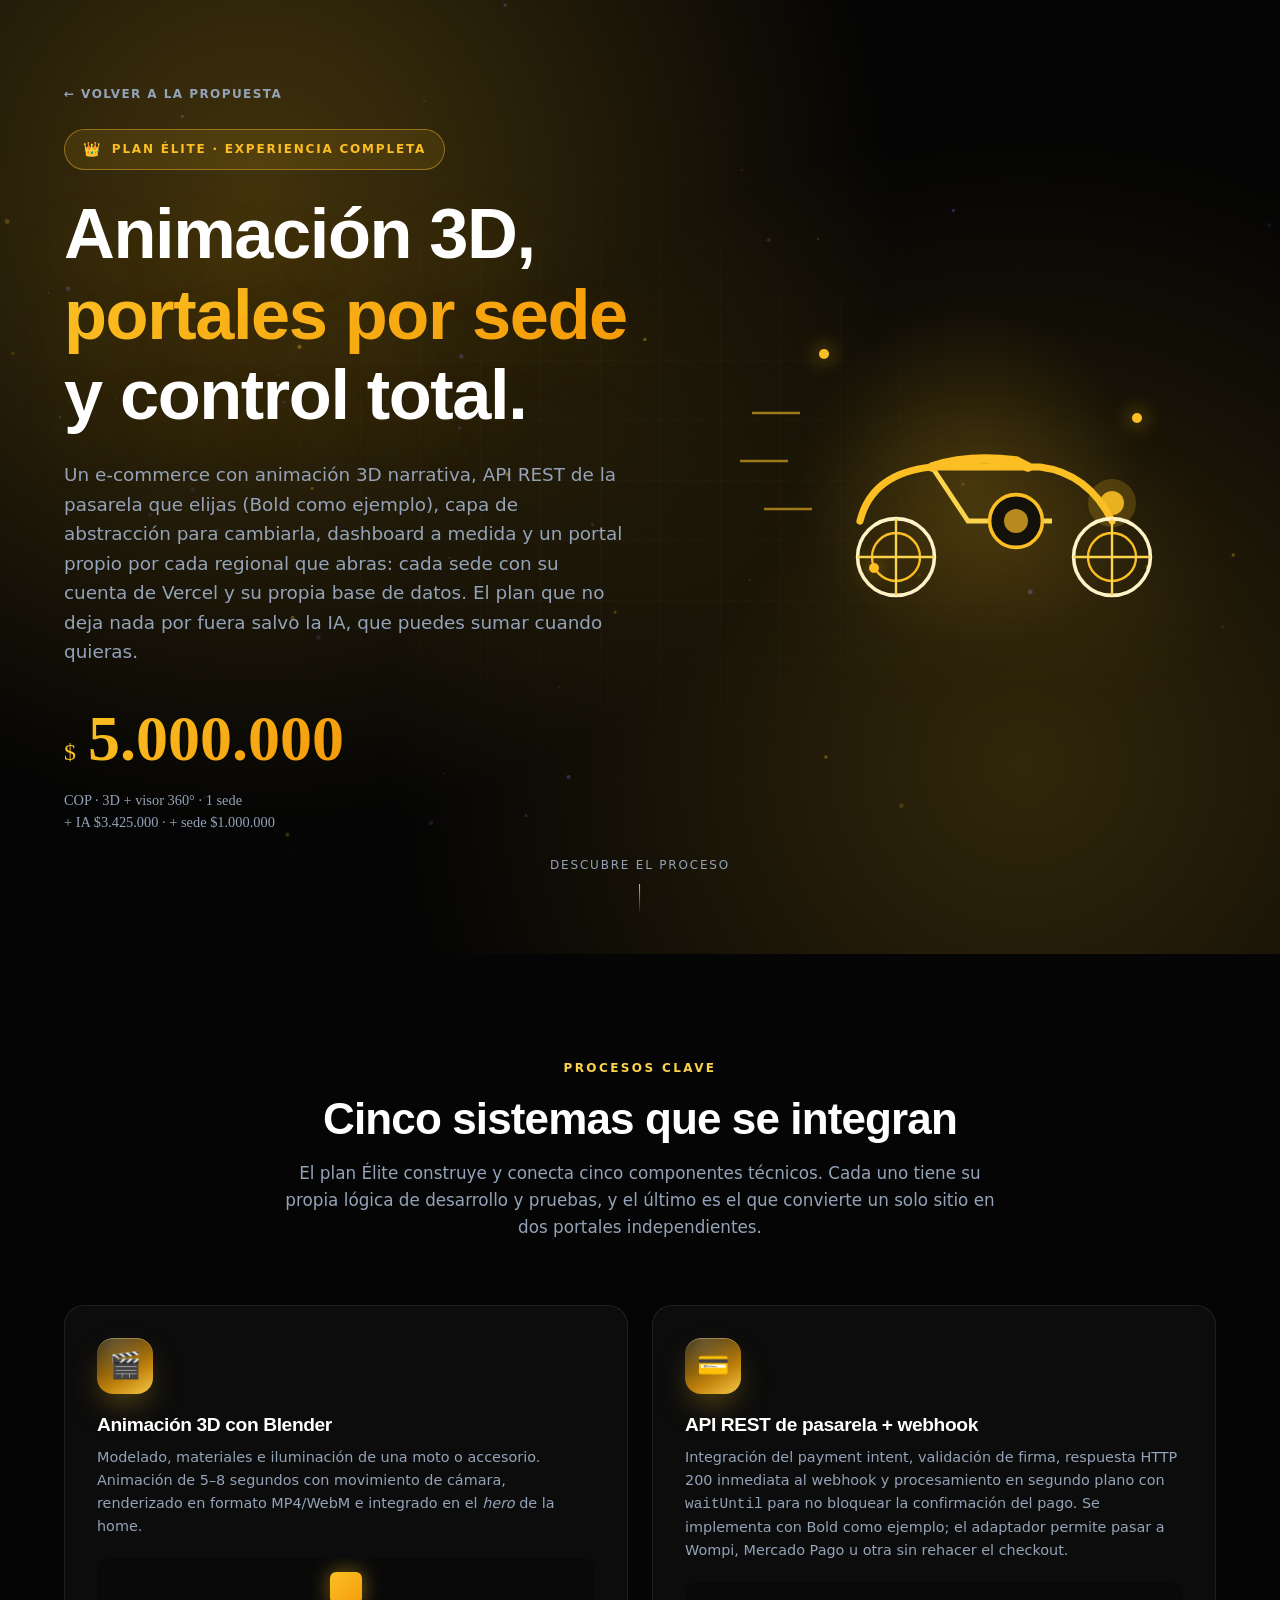
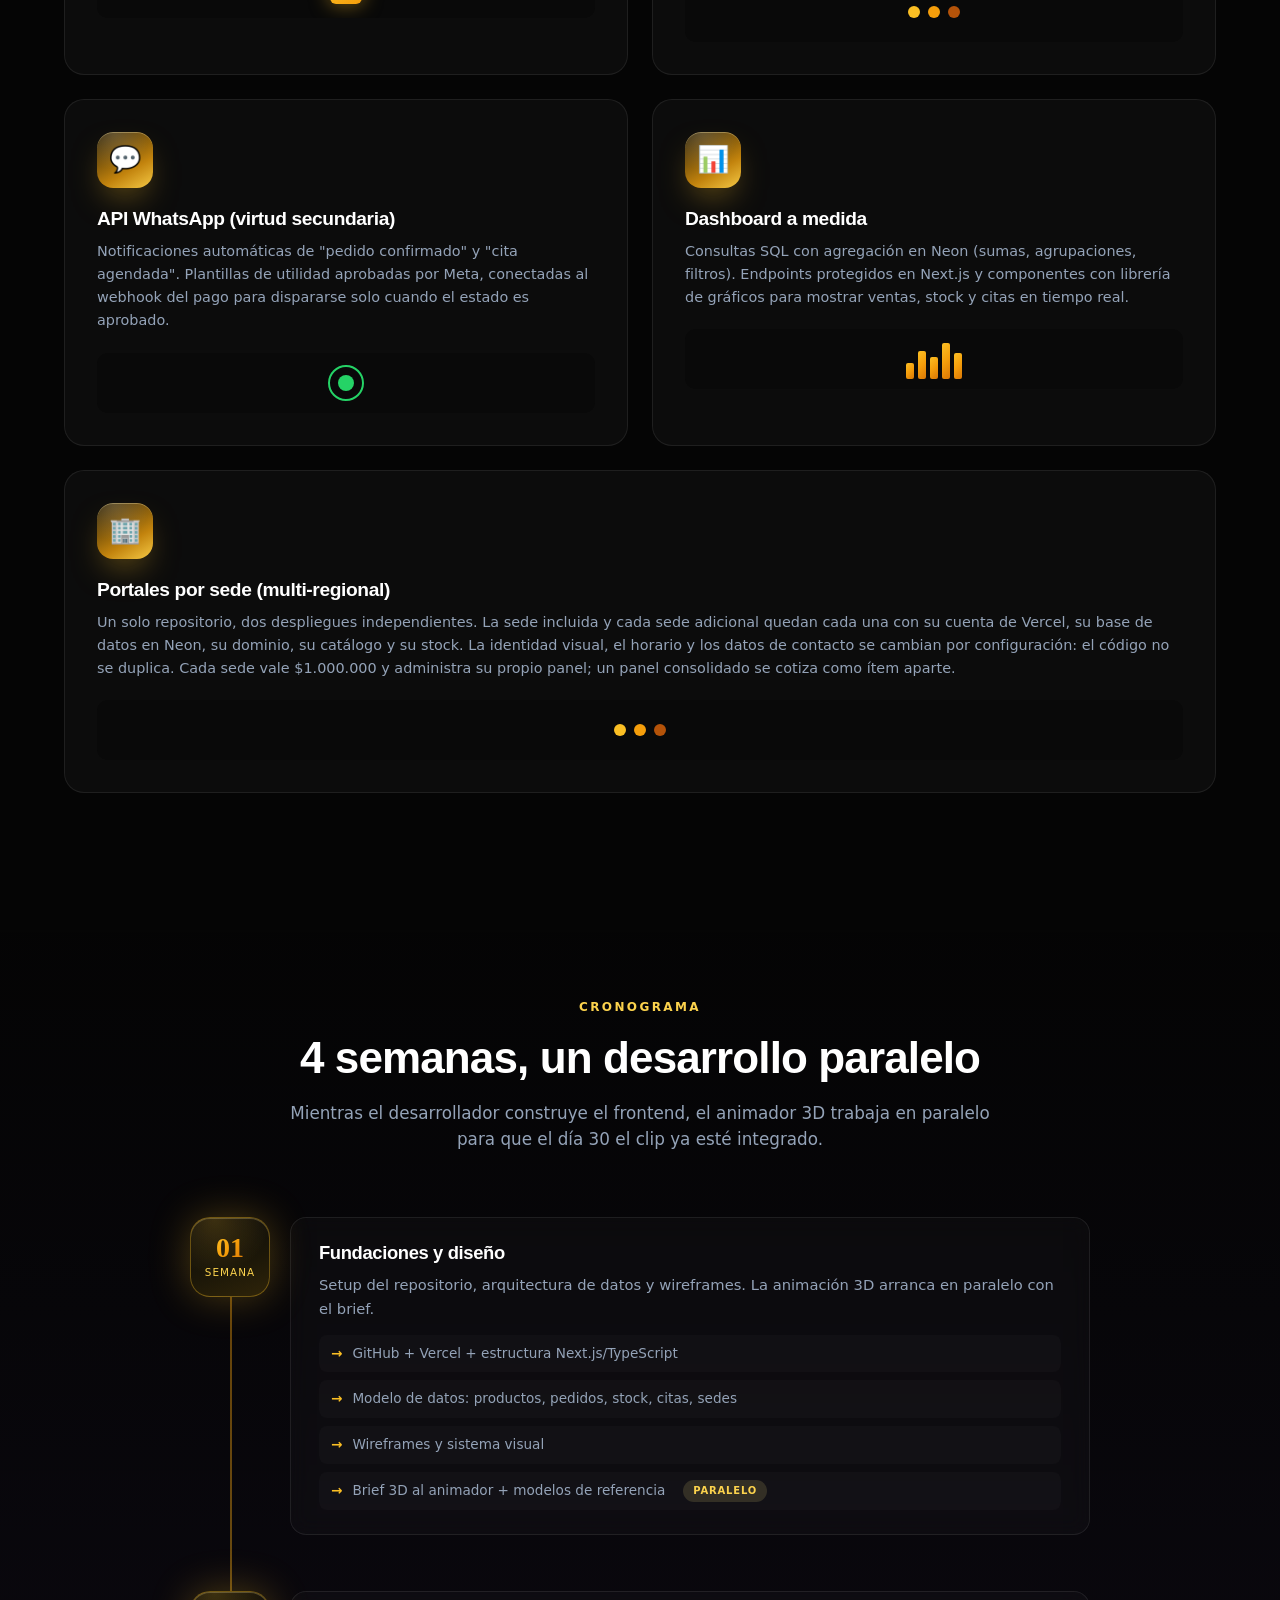
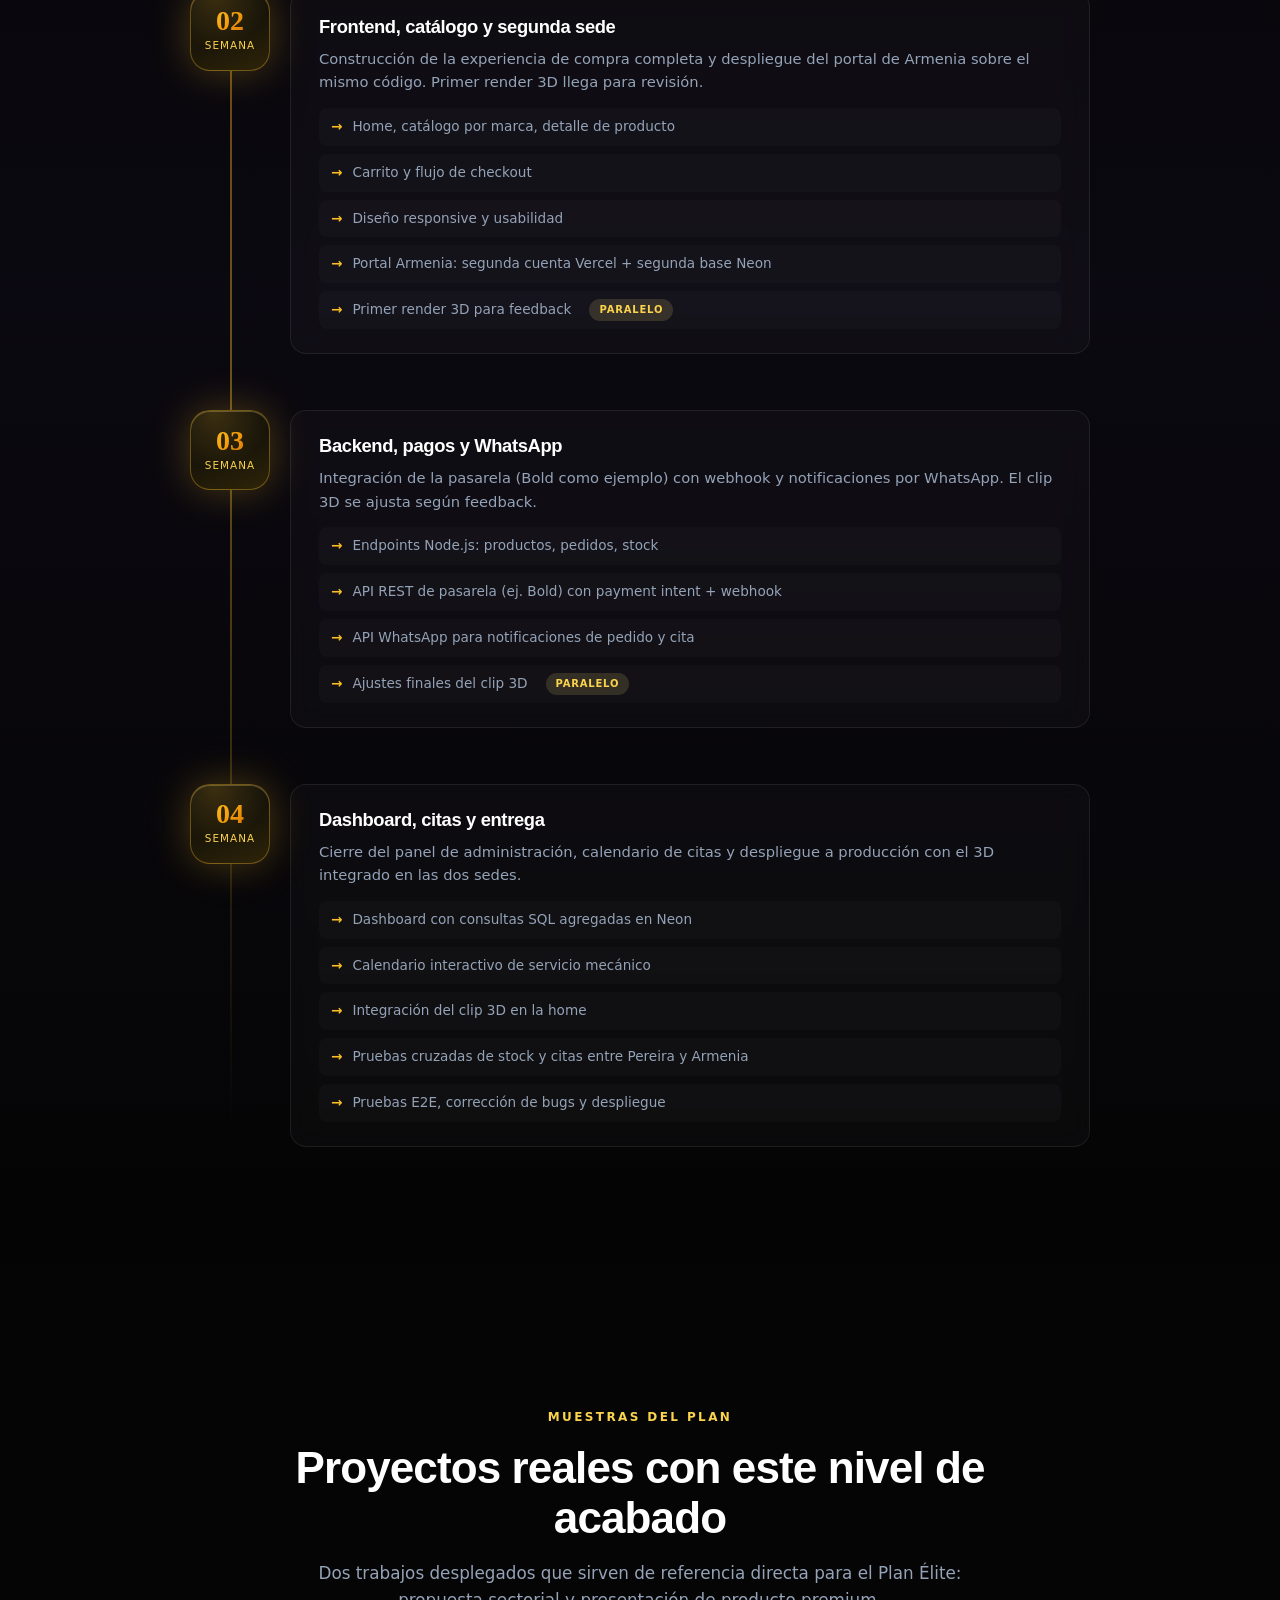
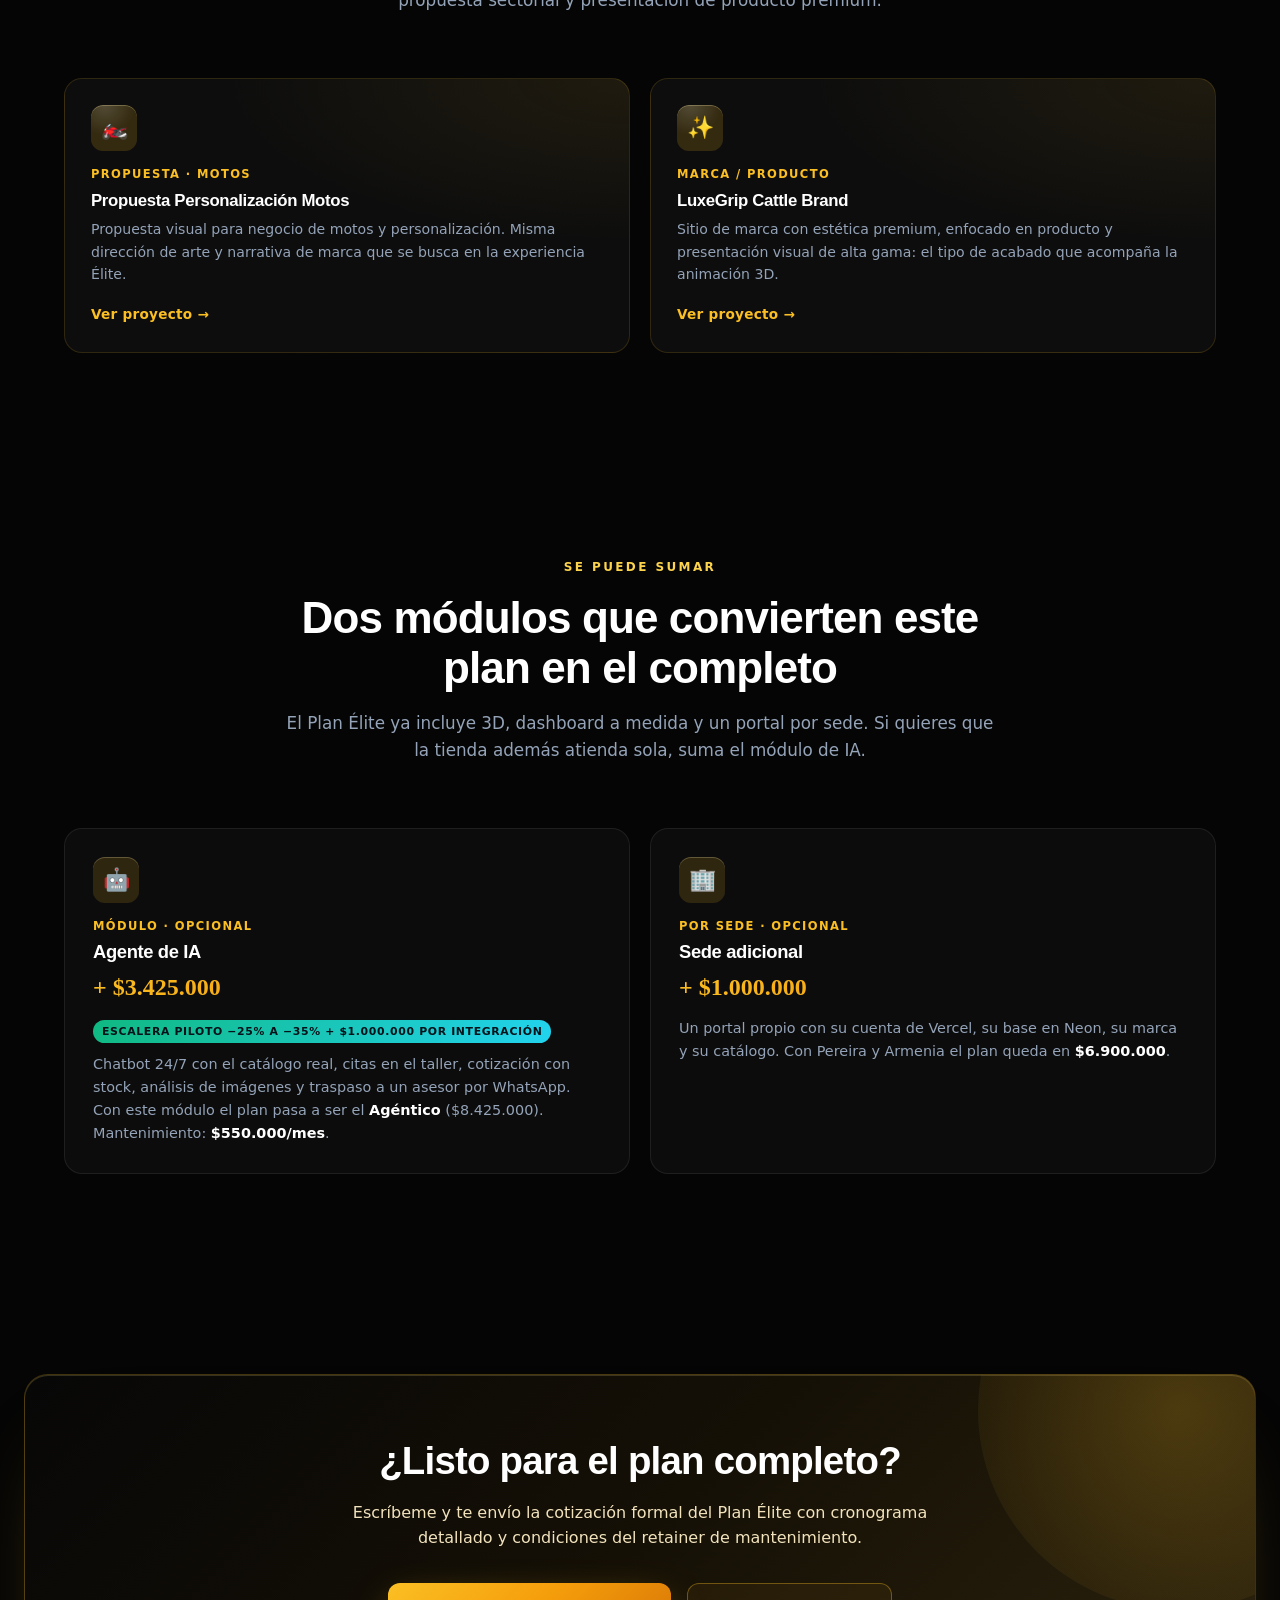
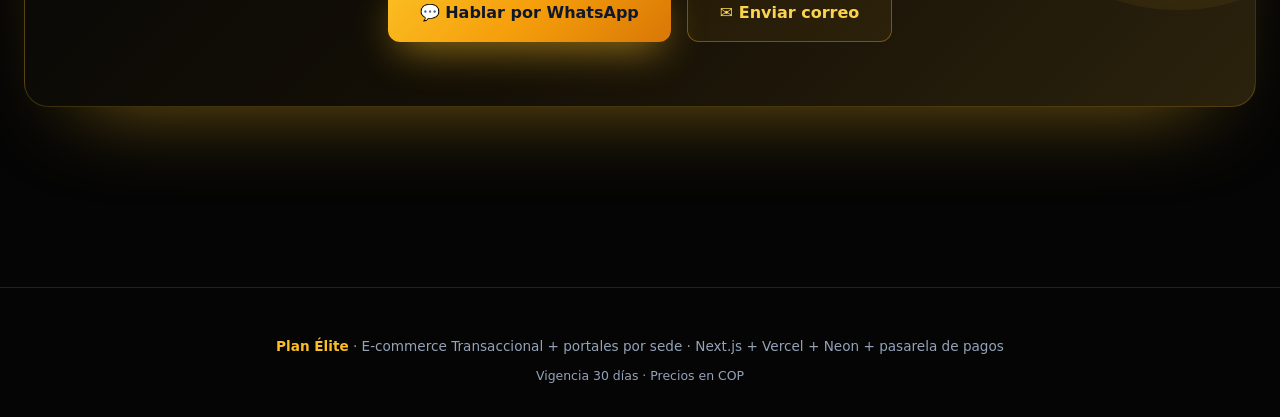
==== commit fbbb6491: "Add files via upload" ====
--- a/planes/elite.html
+++ b/planes/elite.html
@@ -1,254 +1,293 @@
-<!DOCTYPE html>
-<html lang="es">
-<head>
-<meta charset="UTF-8">
-<meta name="viewport" content="width=device-width, initial-scale=1.0">
-<title>Plan Élite · $5.000.000 COP | E-commerce Transaccional</title>
-<link rel="preconnect" href="https://fonts.googleapis.com">
-<link rel="preconnect" href="https://fonts.gstatic.com" crossorigin>
-<link rel="icon" type="image/svg+xml" href="../assets/img/favicon.svg">
-<link href="https://fonts.googleapis.com/css2?family=Inter:wght@300;400;500;600;700;800;900&family=Space+Grotesk:wght@500;600;700&display=swap" rel="stylesheet">
-<link rel="stylesheet" href="../css/plan-elite.css">
-</head>
-<body>
-
-<canvas id="particles"></canvas>
-
-<!-- ================= HERO ================= -->
-<header class="hero">
-  <div class="wrap">
-    <div class="hero-grid">
-      <div>
-        <a href="../index.html#planes" class="back-link">← Volver a la propuesta</a>
-        <div class="tier-badge">
-          <span class="crown">👑</span>
-          Plan Élite · Experiencia completa
-        </div>
-        <h1>Animación 3D,<br><span class="gold-grad">pagos inteligentes</span><br>y control total.</h1>
-        <p class="lead">Un e-commerce con animación 3D narrativa, API REST de la pasarela que elijas (Bold como ejemplo), capa de abstracción para cambiarla y dashboard a medida. El plan que no deja nada por fuera.</p>
-        <div class="price-hero">
-          <span class="cur">$</span>
-          <span class="num">5.000.000</span>
-          <span class="note">COP · incluye animación 3D<br>y visor 360°</span>
-        </div>
-      </div>
-      <div class="hero-visual">
-        <div class="glow-ring"></div>
-        <div class="motor-wrap">
-          <svg class="motor-svg" viewBox="0 0 400 260" xmlns="http://www.w3.org/2000/svg">
-            <!-- Speed lines -->
-            <g stroke="#fbbf24" stroke-width="2" fill="none" opacity="0.6">
-              <line class="speed-line" x1="20" y1="80" x2="120" y2="80"/>
-              <line class="speed-line" x1="10" y1="120" x2="100" y2="120" style="animation-delay:.3s"/>
-              <line class="speed-line" x1="30" y1="160" x2="130" y2="160" style="animation-delay:.6s"/>
-            </g>
-            <!-- Motorcycle body -->
-            <g transform="translate(80,40)">
-              <!-- Frame -->
-              <path d="M 30 130 Q 40 90 90 85 L 180 85 Q 220 90 240 130" stroke="#fbbf24" stroke-width="6" fill="none" stroke-linecap="round"/>
-                          <path d="M 90 85 L 120 130 L 190 130" stroke="#fcd34d" stroke-width="4" fill="none"/>
-              <!-- Seat -->
-              <path d="M 90 85 Q 120 75 160 80 L 170 85" stroke="#fbbf24" stroke-width="8" fill="none" stroke-linecap="round"/>
-              <!-- Engine -->
-              <circle cx="160" cy="130" r="22" fill="#14100a" stroke="#fbbf24" stroke-width="3"/>
-              <circle cx="160" cy="130" r="10" fill="#fbbf24" opacity="0.7"/>
-              <!-- Headlight -->
-              <circle cx="240" cy="115" r="10" fill="#fbbf24" opacity="0.9"/>
-              <circle cx="240" cy="115" r="20" fill="#fbbf24" opacity="0.2"/>
-              <!-- Front wheel -->
-              <g class="wheel wheel-front">
-                <circle cx="240" cy="160" r="32" fill="none" stroke="#fef3c7" stroke-width="3"/>
-                <circle cx="240" cy="160" r="20" fill="none" stroke="#fbbf24" stroke-width="2"/>
-                <line x1="240" y1="128" x2="240" y2="192" stroke="#fcd34d" stroke-width="2"/>
-                <line x1="208" y1="160" x2="272" y2="160" stroke="#fcd34d" stroke-width="2"/>
-              </g>
-              <!-- Back wheel -->
-              <g class="wheel wheel-back">
-                <circle cx="60" cy="160" r="32" fill="none" stroke="#fef3c7" stroke-width="3"/>
-                <circle cx="60" cy="160" r="20" fill="none" stroke="#fbbf24" stroke-width="2"/>
-                <line x1="60" y1="128" x2="60" y2="192" stroke="#fcd34d" stroke-width="2"/>
-                <line x1="28" y1="160" x2="92" y2="160" stroke="#fcd34d" stroke-width="2"/>
-              </g>
-            </g>
-          </svg>
-        </div>
-        <div class="payment-signals">
-          <div class="signal"></div>
-          <div class="signal"></div>
-          <div class="signal"></div>
-        </div>
-      </div>
-    </div>
-    <div class="scroll-ind">
-      <span>Descubre el proceso</span>
-      <div class="arrow"></div>
-    </div>
-  </div>
-</header>
-
-<!-- ================= PROCESOS ================= -->
-<section>
-  <div class="wrap">
-    <div class="sec-head">
-      <span class="sec-tag">Procesos clave</span>
-      <h2>Cuatro sistemas que se integran</h2>
-      <p>El plan Élite construye y conecta cuatro componentes técnicos. Cada uno tiene su propia lógica de desarrollo y pruebas.</p>
-    </div>
-
-    <div class="process-grid">
-      <div class="process-card">
-        <div class="process-icon">🎬</div>
-        <h3>Animación 3D con Blender</h3>
-        <p>Modelado, materiales e iluminación de una moto o accesorio. Animación de 5–8 segundos con movimiento de cámara, renderizado en formato MP4/WebM e integrado en el <em>hero</em> de la home.</p>
-        <div class="mini-vis"><div class="cube"></div></div>
-      </div>
-      <div class="process-card">
-        <div class="process-icon">💳</div>
-        <h3>API REST de pasarela + webhook</h3>
-        <p>Integración del payment intent, validación de firma, respuesta HTTP 200 inmediata al webhook y procesamiento en segundo plano con <code>waitUntil</code> para no bloquear la confirmación del pago. Se implementa con Bold como ejemplo; el adaptador permite pasar a Wompi, Mercado Pago u otra sin rehacer el checkout.</p>
-        <div class="mini-vis">
-          <div class="pay-dot"></div><div class="pay-dot"></div><div class="pay-dot"></div>
-        </div>
-      </div>
-      <div class="process-card">
-        <div class="process-icon">💬</div>
-        <h3>API WhatsApp (virtud secundaria)</h3>
-        <p>Notificaciones automáticas de "pedido confirmado" y "cita agendada". Plantillas de utilidad aprobadas por Meta, conectadas al webhook del pago para dispararse solo cuando el estado es aprobado.</p>
-        <div class="mini-vis"><div class="wa-ring"></div></div>
-      </div>
-      <div class="process-card">
-        <div class="process-icon">📊</div>
-        <h3>Dashboard a medida</h3>
-        <p>Consultas SQL con agregación en Neon (sumas, agrupaciones, filtros). Endpoints protegidos en Next.js y componentes con librería de gráficos para mostrar ventas, stock y citas en tiempo real.</p>
-        <div class="mini-vis">
-          <div class="dash-bars"><span></span><span></span><span></span><span></span><span></span></div>
-        </div>
-      </div>
-    </div>
-  </div>
-</section>
-
-<!-- ================= TIMELINE ================= -->
-<section style="background:linear-gradient(to bottom,transparent,rgba(139,92,246,.05),transparent)">
-  <div class="wrap">
-    <div class="sec-head">
-      <span class="sec-tag">Cronograma</span>
-      <h2>4 semanas, un desarrollo paralelo</h2>
-      <p>Mientras el desarrollador construye el frontend, el animador 3D trabaja en paralelo para que el día 30 el clip ya esté integrado.</p>
-    </div>
-
-    <div class="timeline">
-      <div class="week">
-        <div class="week-num"><span class="n">01</span><span class="l">Semana</span></div>
-        <div class="week-body">
-          <h3>Fundaciones y diseño</h3>
-          <p>Setup del repositorio, arquitectura de datos y wireframes. La animación 3D arranca en paralelo con el brief.</p>
-          <ul class="task-list">
-            <li>GitHub + Vercel + estructura Next.js/TypeScript</li>
-            <li>Modelo de datos: productos, pedidos, stock, citas</li>
-            <li>Wireframes y sistema visual</li>
-            <li>Brief 3D al animador + modelos de referencia <span class="parallel-tag">Paralelo</span></li>
-          </ul>
-        </div>
-      </div>
-
-      <div class="week">
-        <div class="week-num"><span class="n">02</span><span class="l">Semana</span></div>
-        <div class="week-body">
-          <h3>Frontend y catálogo</h3>
-          <p>Construcción de la experiencia de compra completa. Primer render 3D llega para revisión.</p>
-          <ul class="task-list">
-            <li>Home, catálogo por marca, detalle de producto</li>
-            <li>Carrito y flujo de checkout</li>
-            <li>Diseño responsive y usabilidad</li>
-            <li>Primer render 3D para feedback <span class="parallel-tag">Paralelo</span></li>
-          </ul>
-        </div>
-      </div>
-
-      <div class="week">
-        <div class="week-num"><span class="n">03</span><span class="l">Semana</span></div>
-        <div class="week-body">
-          <h3>Backend, pagos y WhatsApp</h3>
-          <p>Integración de la pasarela (Bold como ejemplo) con webhook y notificaciones por WhatsApp. El clip 3D se ajusta según feedback.</p>
-          <ul class="task-list">
-            <li>Endpoints Node.js: productos, pedidos, stock</li>
-            <li>API REST de pasarela (ej. Bold) con payment intent + webhook</li>
-            <li>API WhatsApp para notificaciones de pedido y cita</li>
-            <li>Ajustes finales del clip 3D <span class="parallel-tag">Paralelo</span></li>
-          </ul>
-        </div>
-      </div>
-
-      <div class="week">
-        <div class="week-num"><span class="n">04</span><span class="l">Semana</span></div>
-        <div class="week-body">
-          <h3>Dashboard, citas y entrega</h3>
-          <p>Cierre del panel de administración, calendario de citas y despliegue a producción con el 3D integrado.</p>
-          <ul class="task-list">
-            <li>Dashboard con consultas SQL agregadas en Neon</li>
-            <li>Calendario interactivo de servicio mecánico</li>
-            <li>Integración del clip 3D en la home</li>
-            <li>Pruebas E2E, corrección de bugs y despliegue</li>
-          </ul>
-        </div>
-      </div>
-    </div>
-  </div>
-</section>
-
-<!-- ================= MUESTRAS DEL PLAN ================= -->
-<section id="muestras">
-  <div class="wrap">
-    <div class="sec-head">
-      <span class="sec-tag">Muestras del plan</span>
-      <h2>Proyectos reales con este nivel de acabado</h2>
-      <p>Dos trabajos desplegados que sirven de referencia directa para el Plan Élite: propuesta sectorial y presentación de producto premium.</p>
-    </div>
-
-    <div class="samples-grid">
-      <a class="sample-card" href="https://shoyosb-maker.github.io/propuesta-personalizaci-n-motos/" target="_blank" rel="noopener">
-        <div class="sample-icon">🏍️</div>
-        <div class="sample-cat">Propuesta · Motos</div>
-        <h3>Propuesta Personalización Motos</h3>
-        <p>Propuesta visual para negocio de motos y personalización. Misma dirección de arte y narrativa de marca que se busca en la experiencia Élite.</p>
-        <span class="sample-more">Ver proyecto →</span>
-      </a>
-      <a class="sample-card" href="https://shoyosb-maker.github.io/luxegripcattlebrand/" target="_blank" rel="noopener">
-        <div class="sample-icon">✨</div>
-        <div class="sample-cat">Marca / producto</div>
-        <h3>LuxeGrip Cattle Brand</h3>
-        <p>Sitio de marca con estética premium, enfocado en producto y presentación visual de alta gama: el tipo de acabado que acompaña la animación 3D.</p>
-        <span class="sample-more">Ver proyecto →</span>
-      </a>
-    </div>
-  </div>
-</section>
-
-<!-- ================= CTA ================= -->
-<section>
-  <div class="cta-section">
-    <h2>¿Listo para el plan completo?</h2>
-    <p>Escríbeme y te envío la cotización formal del Plan Élite con cronograma detallado y condiciones del retainer de mantenimiento.</p>
-    <div class="cta-btns">
-      <a href="https://wa.me/573177366474?text=Hola%2C%20me%20interesa%20el%20Plan%20%C3%89lite%20de%20%245.000.000" target="_blank" class="btn-gold">
-        💬 Hablar por WhatsApp
-      </a>
-      <a href="mailto:shoyosb@gmail.com?subject=Inter%C3%A9s%20Plan%20%C3%89lite" class="btn-ghost">
-        ✉️ Enviar correo
-      </a>
-    </div>
-  </div>
-</section>
-
-<footer>
-  <div class="wrap">
-    <p><strong>Plan Élite</strong> · E-commerce Transaccional · Next.js + Vercel + Neon + pasarela de pagos</p>
-    <p style="margin-top:8px;font-size:.78rem">Vigencia 30 días · Precios en COP</p>
-  </div>
-</footer>
-
-<script src="../js/plan-elite.js"></script>
-
-</body>
+<!DOCTYPE html>
+<html lang="es">
+<head>
+<meta charset="UTF-8">
+<meta name="viewport" content="width=device-width, initial-scale=1.0">
+<title>Plan Élite · $5.000.000 COP | E-commerce Transaccional + Portales por Sede</title>
+<link rel="preconnect" href="https://fonts.googleapis.com">
+<link rel="preconnect" href="https://fonts.gstatic.com" crossorigin>
+<link rel="icon" type="image/svg+xml" href="../assets/img/favicon.svg">
+<link href="https://fonts.googleapis.com/css2?family=Inter:wght@300;400;500;600;700;800;900&family=Space+Grotesk:wght@500;600;700&display=swap" rel="stylesheet">
+<link rel="stylesheet" href="../css/plan-elite.css">
+</head>
+<body>
+
+<canvas id="particles"></canvas>
+
+<!-- ================= HERO ================= -->
+<header class="hero">
+  <div class="wrap">
+    <div class="hero-grid">
+      <div>
+        <a href="../index.html#planes" class="back-link">← Volver a la propuesta</a>
+        <div class="tier-badge">
+          <span class="crown">👑</span>
+          Plan Élite · Experiencia completa
+        </div>
+        <h1>Animación 3D,<br><span class="gold-grad">portales por sede</span><br>y control total.</h1>
+        <p class="lead">Un e-commerce con animación 3D narrativa, API REST de la pasarela que elijas (Bold como ejemplo), capa de abstracción para cambiarla, dashboard a medida y un portal propio por cada regional que abras: cada sede con su cuenta de Vercel y su propia base de datos. El plan que no deja nada por fuera salvo la IA, que puedes sumar cuando quieras.</p>
+        <div class="price-hero">
+          <span class="cur">$</span>
+          <span class="num">5.000.000</span>
+          <span class="note">COP · 3D + visor 360° · 1 sede<br>+ IA $3.425.000 · + sede $1.000.000</span>
+        </div>
+      </div>
+      <div class="hero-visual">
+        <div class="glow-ring"></div>
+        <div class="motor-wrap">
+          <svg class="motor-svg" viewBox="0 0 400 260" xmlns="http://www.w3.org/2000/svg">
+            <!-- Speed lines -->
+            <g stroke="#fbbf24" stroke-width="2" fill="none" opacity="0.6">
+              <line class="speed-line" x1="20" y1="80" x2="120" y2="80"/>
+              <line class="speed-line" x1="10" y1="120" x2="100" y2="120" style="animation-delay:.3s"/>
+              <line class="speed-line" x1="30" y1="160" x2="130" y2="160" style="animation-delay:.6s"/>
+            </g>
+            <!-- Motorcycle body -->
+            <g transform="translate(80,40)">
+              <!-- Frame -->
+              <path d="M 30 130 Q 40 90 90 85 L 180 85 Q 220 90 240 130" stroke="#fbbf24" stroke-width="6" fill="none" stroke-linecap="round"/>
+                          <path d="M 90 85 L 120 130 L 190 130" stroke="#fcd34d" stroke-width="4" fill="none"/>
+              <!-- Seat -->
+              <path d="M 90 85 Q 120 75 160 80 L 170 85" stroke="#fbbf24" stroke-width="8" fill="none" stroke-linecap="round"/>
+              <!-- Engine -->
+              <circle cx="160" cy="130" r="22" fill="#14100a" stroke="#fbbf24" stroke-width="3"/>
+              <circle cx="160" cy="130" r="10" fill="#fbbf24" opacity="0.7"/>
+              <!-- Headlight -->
+              <circle cx="240" cy="115" r="10" fill="#fbbf24" opacity="0.9"/>
+              <circle cx="240" cy="115" r="20" fill="#fbbf24" opacity="0.2"/>
+              <!-- Front wheel -->
+              <g class="wheel wheel-front">
+                <circle cx="240" cy="160" r="32" fill="none" stroke="#fef3c7" stroke-width="3"/>
+                <circle cx="240" cy="160" r="20" fill="none" stroke="#fbbf24" stroke-width="2"/>
+                <line x1="240" y1="128" x2="240" y2="192" stroke="#fcd34d" stroke-width="2"/>
+                <line x1="208" y1="160" x2="272" y2="160" stroke="#fcd34d" stroke-width="2"/>
+              </g>
+              <!-- Back wheel -->
+              <g class="wheel wheel-back">
+                <circle cx="60" cy="160" r="32" fill="none" stroke="#fef3c7" stroke-width="3"/>
+                <circle cx="60" cy="160" r="20" fill="none" stroke="#fbbf24" stroke-width="2"/>
+                <line x1="60" y1="128" x2="60" y2="192" stroke="#fcd34d" stroke-width="2"/>
+                <line x1="28" y1="160" x2="92" y2="160" stroke="#fcd34d" stroke-width="2"/>
+              </g>
+            </g>
+          </svg>
+        </div>
+        <div class="payment-signals">
+          <div class="signal"></div>
+          <div class="signal"></div>
+          <div class="signal"></div>
+        </div>
+      </div>
+    </div>
+    <div class="scroll-ind">
+      <span>Descubre el proceso</span>
+      <div class="arrow"></div>
+    </div>
+  </div>
+</header>
+
+<!-- ================= PROCESOS ================= -->
+<section>
+  <div class="wrap">
+    <div class="sec-head">
+      <span class="sec-tag">Procesos clave</span>
+      <h2>Cinco sistemas que se integran</h2>
+      <p>El plan Élite construye y conecta cinco componentes técnicos. Cada uno tiene su propia lógica de desarrollo y pruebas, y el último es el que convierte un solo sitio en dos portales independientes.</p>
+    </div>
+
+    <div class="process-grid">
+      <div class="process-card">
+        <div class="process-icon">🎬</div>
+        <h3>Animación 3D con Blender</h3>
+        <p>Modelado, materiales e iluminación de una moto o accesorio. Animación de 5–8 segundos con movimiento de cámara, renderizado en formato MP4/WebM e integrado en el <em>hero</em> de la home.</p>
+        <div class="mini-vis"><div class="cube"></div></div>
+      </div>
+      <div class="process-card">
+        <div class="process-icon">💳</div>
+        <h3>API REST de pasarela + webhook</h3>
+        <p>Integración del payment intent, validación de firma, respuesta HTTP 200 inmediata al webhook y procesamiento en segundo plano con <code>waitUntil</code> para no bloquear la confirmación del pago. Se implementa con Bold como ejemplo; el adaptador permite pasar a Wompi, Mercado Pago u otra sin rehacer el checkout.</p>
+        <div class="mini-vis">
+          <div class="pay-dot"></div><div class="pay-dot"></div><div class="pay-dot"></div>
+        </div>
+      </div>
+      <div class="process-card">
+        <div class="process-icon">💬</div>
+        <h3>API WhatsApp (virtud secundaria)</h3>
+        <p>Notificaciones automáticas de "pedido confirmado" y "cita agendada". Plantillas de utilidad aprobadas por Meta, conectadas al webhook del pago para dispararse solo cuando el estado es aprobado.</p>
+        <div class="mini-vis"><div class="wa-ring"></div></div>
+      </div>
+      <div class="process-card">
+        <div class="process-icon">📊</div>
+        <h3>Dashboard a medida</h3>
+        <p>Consultas SQL con agregación en Neon (sumas, agrupaciones, filtros). Endpoints protegidos en Next.js y componentes con librería de gráficos para mostrar ventas, stock y citas en tiempo real.</p>
+        <div class="mini-vis">
+          <div class="dash-bars"><span></span><span></span><span></span><span></span><span></span></div>
+        </div>
+      </div>
+      <div class="process-card">
+        <div class="process-icon">🏢</div>
+        <h3>Portales por sede (multi-regional)</h3>
+        <p>Un solo repositorio, dos despliegues independientes. La sede incluida y cada sede adicional quedan cada una con su cuenta de Vercel, su base de datos en Neon, su dominio, su catálogo y su stock. La identidad visual, el horario y los datos de contacto se cambian por configuración: el código no se duplica. Cada sede vale $1.000.000 y administra su propio panel; un panel consolidado se cotiza como ítem aparte.</p>
+        <div class="mini-vis">
+          <div class="pay-dot"></div><div class="pay-dot"></div><div class="pay-dot"></div>
+        </div>
+      </div>
+    </div>
+  </div>
+</section>
+
+<!-- ================= TIMELINE ================= -->
+<section style="background:linear-gradient(to bottom,transparent,rgba(139,92,246,.05),transparent)">
+  <div class="wrap">
+    <div class="sec-head">
+      <span class="sec-tag">Cronograma</span>
+      <h2>4 semanas, un desarrollo paralelo</h2>
+      <p>Mientras el desarrollador construye el frontend, el animador 3D trabaja en paralelo para que el día 30 el clip ya esté integrado.</p>
+    </div>
+
+    <div class="timeline">
+      <div class="week">
+        <div class="week-num"><span class="n">01</span><span class="l">Semana</span></div>
+        <div class="week-body">
+          <h3>Fundaciones y diseño</h3>
+          <p>Setup del repositorio, arquitectura de datos y wireframes. La animación 3D arranca en paralelo con el brief.</p>
+          <ul class="task-list">
+            <li>GitHub + Vercel + estructura Next.js/TypeScript</li>
+            <li>Modelo de datos: productos, pedidos, stock, citas, sedes</li>
+            <li>Wireframes y sistema visual</li>
+            <li>Brief 3D al animador + modelos de referencia <span class="parallel-tag">Paralelo</span></li>
+          </ul>
+        </div>
+      </div>
+
+      <div class="week">
+        <div class="week-num"><span class="n">02</span><span class="l">Semana</span></div>
+        <div class="week-body">
+          <h3>Frontend, catálogo y segunda sede</h3>
+          <p>Construcción de la experiencia de compra completa y despliegue del portal de Armenia sobre el mismo código. Primer render 3D llega para revisión.</p>
+          <ul class="task-list">
+            <li>Home, catálogo por marca, detalle de producto</li>
+            <li>Carrito y flujo de checkout</li>
+            <li>Diseño responsive y usabilidad</li>
+            <li>Portal Armenia: segunda cuenta Vercel + segunda base Neon</li>
+            <li>Primer render 3D para feedback <span class="parallel-tag">Paralelo</span></li>
+          </ul>
+        </div>
+      </div>
+
+      <div class="week">
+        <div class="week-num"><span class="n">03</span><span class="l">Semana</span></div>
+        <div class="week-body">
+          <h3>Backend, pagos y WhatsApp</h3>
+          <p>Integración de la pasarela (Bold como ejemplo) con webhook y notificaciones por WhatsApp. El clip 3D se ajusta según feedback.</p>
+          <ul class="task-list">
+            <li>Endpoints Node.js: productos, pedidos, stock</li>
+            <li>API REST de pasarela (ej. Bold) con payment intent + webhook</li>
+            <li>API WhatsApp para notificaciones de pedido y cita</li>
+            <li>Ajustes finales del clip 3D <span class="parallel-tag">Paralelo</span></li>
+          </ul>
+        </div>
+      </div>
+
+      <div class="week">
+        <div class="week-num"><span class="n">04</span><span class="l">Semana</span></div>
+        <div class="week-body">
+          <h3>Dashboard, citas y entrega</h3>
+          <p>Cierre del panel de administración, calendario de citas y despliegue a producción con el 3D integrado en las dos sedes.</p>
+          <ul class="task-list">
+            <li>Dashboard con consultas SQL agregadas en Neon</li>
+            <li>Calendario interactivo de servicio mecánico</li>
+            <li>Integración del clip 3D en la home</li>
+            <li>Pruebas cruzadas de stock y citas entre Pereira y Armenia</li>
+            <li>Pruebas E2E, corrección de bugs y despliegue</li>
+          </ul>
+        </div>
+      </div>
+    </div>
+  </div>
+</section>
+
+<!-- ================= MUESTRAS DEL PLAN ================= -->
+<section id="muestras">
+  <div class="wrap">
+    <div class="sec-head">
+      <span class="sec-tag">Muestras del plan</span>
+      <h2>Proyectos reales con este nivel de acabado</h2>
+      <p>Dos trabajos desplegados que sirven de referencia directa para el Plan Élite: propuesta sectorial y presentación de producto premium.</p>
+    </div>
+
+    <div class="samples-grid">
+      <a class="sample-card" href="https://shoyosb-maker.github.io/propuesta-personalizaci-n-motos/" target="_blank" rel="noopener">
+        <div class="sample-icon">🏍️</div>
+        <div class="sample-cat">Propuesta · Motos</div>
+        <h3>Propuesta Personalización Motos</h3>
+        <p>Propuesta visual para negocio de motos y personalización. Misma dirección de arte y narrativa de marca que se busca en la experiencia Élite.</p>
+        <span class="sample-more">Ver proyecto →</span>
+      </a>
+      <a class="sample-card" href="https://shoyosb-maker.github.io/luxegripcattlebrand/" target="_blank" rel="noopener">
+        <div class="sample-icon">✨</div>
+        <div class="sample-cat">Marca / producto</div>
+        <h3>LuxeGrip Cattle Brand</h3>
+        <p>Sitio de marca con estética premium, enfocado en producto y presentación visual de alta gama: el tipo de acabado que acompaña la animación 3D.</p>
+        <span class="sample-more">Ver proyecto →</span>
+      </a>
+    </div>
+  </div>
+</section>
+
+<!-- ================= MÓDULOS OPCIONALES ================= -->
+<section id="modulos">
+  <div class="wrap">
+    <div class="sec-head">
+      <span class="sec-tag">Se puede sumar</span>
+      <h2>Dos módulos que convierten este plan en el completo</h2>
+      <p>El Plan Élite ya incluye 3D, dashboard a medida y un portal por sede. Si quieres que la tienda además atienda sola, suma el módulo de IA.</p>
+    </div>
+
+    <div class="addons-grid">
+      <div class="addon-card">
+        <div class="addon-ic">🤖</div>
+        <div class="addon-cat">Módulo · opcional</div>
+        <h3>Agente de IA</h3>
+        <div class="addon-price">+ $3.425.000 <s>$5.900.000</s></div>
+        <span class="addon-pilot">Escalera piloto −25% a −35% + $1.000.000 por integración</span>
+        <p>Chatbot 24/7 con el catálogo real, citas en el taller, cotización con stock, análisis de imágenes y traspaso a un asesor por WhatsApp. Con este módulo el plan pasa a ser el <strong>Agéntico</strong> ($8.425.000). Mantenimiento: <strong>$550.000/mes</strong>.</p>
+      </div>
+      <div class="addon-card">
+        <div class="addon-ic">🏢</div>
+        <div class="addon-cat">Por sede · opcional</div>
+        <h3>Sede adicional</h3>
+        <div class="addon-price">+ $1.000.000</div>
+        <p>Un portal propio con su cuenta de Vercel, su base en Neon, su marca y su catálogo. Con Pereira y Armenia el plan queda en <strong>$6.900.000</strong>.</p>
+      </div>
+    </div>
+  </div>
+</section>
+
+<!-- ================= CTA ================= -->
+<section>
+  <div class="cta-section">
+    <h2>¿Listo para el plan completo?</h2>
+    <p>Escríbeme y te envío la cotización formal del Plan Élite con cronograma detallado y condiciones del retainer de mantenimiento.</p>
+    <div class="cta-btns">
+      <a href="https://wa.me/573177366474?text=Hola%2C%20me%20interesa%20el%20Plan%20%C3%89lite%20de%20%245.000.000" target="_blank" class="btn-gold">
+        💬 Hablar por WhatsApp
+      </a>
+      <a href="mailto:shoyosb@gmail.com?subject=Inter%C3%A9s%20Plan%20%C3%89lite" class="btn-ghost">
+        ✉️ Enviar correo
+      </a>
+    </div>
+  </div>
+</section>
+
+<footer>
+  <div class="wrap">
+    <p><strong>Plan Élite</strong> · E-commerce Transaccional + portales por sede · Next.js + Vercel + Neon + pasarela de pagos</p>
+    <p style="margin-top:8px;font-size:.78rem">Vigencia 30 días · Precios en COP</p>
+  </div>
+</footer>
+
+<script src="../js/plan-elite.js"></script>
+
+</body>
 </html>
--- a/css/plan-elite.css
+++ b/css/plan-elite.css
@@ -1,424 +1,426 @@
-/**
- * Plan Élite · E-commerce Motos y Partes de Occidente
- * Hoja de estilos de la página de detalle del plan
- */
-
-:root{
-  --bg:#050505;
-  --ink:#e2e8f0;
-  --muted:#94a3b8;
-  --line:rgba(255,255,255,.08);
-  --gold:#fbbf24;
-  --gold-2:#f59e0b;
-  --violet:#f59e0b;
-  --violet-2:#fcd34d;
-  --indigo:#b45309;
-  --cyan:#22d3ee;
-  --grad-gold:linear-gradient(135deg,#fbbf24,#f59e0b,#d97706);
-  --grad-royal:linear-gradient(135deg,#0a0a0c,#1c1708,#3a2c0b);
-  --grad-violet:linear-gradient(135deg,#f59e0b,#fbbf24,#fef3c7);
-}
-*{margin:0;padding:0;box-sizing:border-box}
-html{scroll-behavior:smooth}
-body{
-  font-family:'Inter',system-ui,sans-serif;
-  background:var(--bg);color:var(--ink);
-  line-height:1.6;-webkit-font-smoothing:antialiased;
-  overflow-x:hidden;
-}
-h1,h2,h3,h4{font-family:'Space Grotesk',sans-serif;letter-spacing:-.02em;line-height:1.15}
-a{color:inherit;text-decoration:none}
-.wrap{max-width:1200px;margin:0 auto;padding:0 24px}
-
-/* ===== PARTICLE CANVAS ===== */
-#particles{position:fixed;inset:0;z-index:0;pointer-events:none;opacity:.5}
-
-/* ===== HERO ===== */
-.hero{
-  min-height:100vh;position:relative;z-index:1;
-  display:flex;align-items:center;
-  padding:80px 0;
-  background:radial-gradient(circle at 20% 20%,rgba(251,191,36,.25),transparent 50%),
-             radial-gradient(circle at 80% 80%,rgba(251,191,36,.18),transparent 50%);
-}
-.hero::before{
-  content:"";position:absolute;inset:0;
-  background-image:linear-gradient(rgba(255,255,255,.02) 1px,transparent 1px),
-                   linear-gradient(90deg,rgba(255,255,255,.02) 1px,transparent 1px);
-  background-size:60px 60px;
-  mask-image:radial-gradient(ellipse at center,black 20%,transparent 70%);
-  pointer-events:none;
-}
-.hero-grid{
-  display:grid;grid-template-columns:1.2fr 1fr;gap:60px;align-items:center;
-  position:relative;z-index:2;
-}
-.tier-badge{
-  display:inline-flex;align-items:center;gap:10px;
-  background:rgba(251,191,36,.1);
-  border:1px solid rgba(251,191,36,.35);
-  color:var(--gold);
-  padding:8px 18px;border-radius:999px;
-  font-size:12px;font-weight:700;letter-spacing:.15em;text-transform:uppercase;
-  margin-bottom:24px;
-  animation:glowGold 3s ease-in-out infinite;
-}
-@keyframes glowGold{
-  0%,100%{box-shadow:0 0 20px rgba(251,191,36,.2)}
-  50%{box-shadow:0 0 40px rgba(251,191,36,.5)}
-}
-.tier-badge .crown{font-size:14px}
-.hero h1{
-  font-size:clamp(2.5rem,5.5vw,4.5rem);
-  font-weight:700;color:#fff;margin-bottom:24px;
-}
-.hero h1 .gold-grad{
-  background:var(--grad-gold);-webkit-background-clip:text;background-clip:text;color:transparent;
-  display:inline-block;
-  animation:shimmer 4s linear infinite;
-  background-size:200% auto;
-}
-@keyframes shimmer{
-  0%{background-position:0% center}
-  100%{background-position:200% center}
-}
-.hero p.lead{
-  font-size:1.15rem;color:var(--muted);max-width:560px;margin-bottom:40px;
-}
-.price-hero{
-  display:flex;align-items:baseline;gap:12px;margin-bottom:40px;
-  font-family:'Space Grotesk';
-}
-.price-hero .cur{font-size:1.5rem;color:var(--gold)}
-.price-hero .num{
-  font-size:4rem;font-weight:700;color:#fff;line-height:1;
-  background:var(--grad-gold);-webkit-background-clip:text;background-clip:text;color:transparent;
-}
-.price-hero .note{font-size:.9rem;color:var(--muted)}
-
-/* ===== MOTOR 3D ANIMATION (SVG) ===== */
-.hero-visual{
-  position:relative;
-  display:flex;align-items:center;justify-content:center;
-}
-.motor-wrap{
-  position:relative;width:100%;max-width:480px;
-  filter:drop-shadow(0 30px 60px rgba(251,191,36,.4));
-}
-.motor-svg{
-  width:100%;height:auto;
-  animation:float 6s ease-in-out infinite;
-}
-@keyframes float{
-  0%,100%{transform:translateY(0) rotate(0deg)}
-  50%{transform:translateY(-20px) rotate(1deg)}
-}
-.wheel{
-  transform-origin:center;
-  animation:spin 3s linear infinite;
-}
-.wheel-back{animation-direction:reverse}
-@keyframes spin{
-  from{transform:rotate(0deg)}
-  to{transform:rotate(360deg)}
-}
-.speed-line{
-  stroke-dasharray:40 200;
-  animation:dash 2s linear infinite;
-}
-@keyframes dash{
-  from{stroke-dashoffset:0}
-  to{stroke-dashoffset:-240}
-}
-.glow-ring{
-  position:absolute;top:50%;left:50%;
-  width:400px;height:400px;
-  transform:translate(-50%,-50%);
-  border-radius:50%;
-  background:radial-gradient(circle,rgba(251,191,36,.15),transparent 60%);
-  animation:pulse 4s ease-in-out infinite;
-  pointer-events:none;
-}
-@keyframes pulse{
-  0%,100%{transform:translate(-50%,-50%) scale(1);opacity:.6}
-  50%{transform:translate(-50%,-50%) scale(1.15);opacity:1}
-}
-
-/* ===== SEÑALES DE PAGO ===== */
-.payment-signals{
-  position:absolute;inset:0;pointer-events:none;
-}
-.signal{
-  position:absolute;width:10px;height:10px;border-radius:50%;
-  background:var(--gold);
-  box-shadow:0 0 20px var(--gold);
-  animation:ping 3s ease-out infinite;
-}
-.signal:nth-child(1){top:10%;left:20%;animation-delay:0s}
-.signal:nth-child(2){top:30%;right:15%;animation-delay:1s}
-.signal:nth-child(3){bottom:20%;left:30%;animation-delay:2s}
-@keyframes ping{
-  0%{transform:scale(0);opacity:0}
-  20%{transform:scale(1);opacity:1}
-  100%{transform:scale(2.5);opacity:0}
-}
-
-/* ===== SCROLL INDICATOR ===== */
-.scroll-ind{
-  position:absolute;bottom:40px;left:50%;transform:translateX(-50%);
-  display:flex;flex-direction:column;align-items:center;gap:8px;
-  color:var(--muted);font-size:.75rem;letter-spacing:.15em;text-transform:uppercase;
-}
-.scroll-ind .arrow{
-  width:1px;height:30px;background:linear-gradient(to bottom,var(--gold),transparent);
-  animation:scrollArrow 2s ease-in-out infinite;
-}
-@keyframes scrollArrow{
-  0%,100%{transform:scaleY(1);opacity:1}
-  50%{transform:scaleY(.5);opacity:.3}
-}
-
-/* ===== SECCIONES ===== */
-section{padding:100px 0;position:relative;z-index:1}
-.sec-tag{
-  display:inline-block;font-size:12px;font-weight:700;letter-spacing:.15em;
-  text-transform:uppercase;color:var(--violet-2);margin-bottom:16px;
-}
-.sec-head{text-align:center;max-width:720px;margin:0 auto 64px}
-.sec-head h2{font-size:clamp(1.8rem,3.5vw,2.75rem);color:#fff;margin-bottom:16px}
-.sec-head p{color:var(--muted);font-size:1.05rem}
-
-/* ===== TIMELINE DE PROCESO (WEEKS) ===== */
-.timeline{
-  position:relative;max-width:900px;margin:0 auto;
-  padding-left:0;
-}
-.timeline::before{
-  content:"";position:absolute;left:40px;top:20px;bottom:20px;width:2px;
-  background:linear-gradient(to bottom,var(--violet),var(--gold),transparent);
-  opacity:.4;
-}
-.week{
-  position:relative;padding-left:100px;margin-bottom:56px;
-  opacity:0;transform:translateY(30px);
-  transition:opacity .7s ease,transform .7s ease;
-}
-.week.visible{opacity:1;transform:translateY(0)}
-.week-num{
-  position:absolute;left:0;top:0;
-  width:80px;height:80px;border-radius:20px;
-  background:var(--grad-royal);
-  border:1px solid rgba(251,191,36,.4);
-  display:flex;flex-direction:column;align-items:center;justify-content:center;
-  box-shadow:0 0 40px rgba(251,191,36,.3);
-  z-index:2;
-}
-.week-num .n{
-  font-family:'Space Grotesk';font-size:1.75rem;font-weight:700;color:#fff;line-height:1;
-}
-.week-num .l{
-  font-size:.65rem;color:var(--violet-2);text-transform:uppercase;letter-spacing:.1em;margin-top:2px;
-}
-.week-body{
-  background:rgba(255,255,255,.03);
-  border:1px solid var(--line);
-  border-radius:16px;padding:24px 28px;
-  backdrop-filter:blur(10px);
-  transition:all .3s ease;
-}
-.week-body:hover{
-  border-color:rgba(251,191,36,.4);
-  background:rgba(251,191,36,.06);
-  transform:translateX(6px);
-}
-.week-body h3{font-size:1.15rem;color:#fff;margin-bottom:10px}
-.week-body p{color:var(--muted);font-size:.92rem;margin-bottom:14px}
-.task-list{list-style:none;display:flex;flex-direction:column;gap:8px}
-.task-list li{
-  font-size:.85rem;color:var(--muted);
-  display:flex;gap:10px;align-items:flex-start;
-  padding:8px 12px;border-radius:8px;
-  background:rgba(255,255,255,.02);
-  transition:all .2s ease;
-}
-.task-list li:hover{background:rgba(251,191,36,.08);color:var(--ink)}
-.task-list li::before{
-  content:"→";color:var(--gold);font-weight:800;flex:0 0 auto;
-}
-.parallel-tag{
-  display:inline-block;font-size:10px;font-weight:700;
-  padding:3px 10px;border-radius:999px;
-  background:rgba(253,230,138,.14);color:var(--violet-2);
-  margin-left:8px;text-transform:uppercase;letter-spacing:.08em;
-  animation:blink 2s ease-in-out infinite;
-}
-@keyframes blink{0%,100%{opacity:1}50%{opacity:.5}}
-
-/* ===== PROCESOS (3D, PAYMENTS, WHATSAPP, DASHBOARD) ===== */
-.process-grid{display:grid;grid-template-columns:repeat(2,1fr);gap:24px}
-.process-card{
-  background:rgba(255,255,255,.03);
-  border:1px solid var(--line);
-  border-radius:20px;padding:32px;
-  position:relative;overflow:hidden;
-  opacity:0;transform:translateY(30px);
-  transition:opacity .7s ease,transform .7s ease,border-color .3s ease;
-}
-.process-card.visible{opacity:1;transform:translateY(0)}
-.process-card:hover{border-color:rgba(251,191,36,.5)}
-.process-card::before{
-  content:"";position:absolute;top:0;left:0;right:0;height:3px;
-  background:var(--grad-gold);
-  transform:scaleX(0);transform-origin:left;
-  transition:transform .5s ease;
-}
-.process-card:hover::before{transform:scaleX(1)}
-.process-icon{
-  width:56px;height:56px;border-radius:16px;
-  background:var(--grad-royal);
-  display:grid;place-items:center;font-size:26px;
-  margin-bottom:20px;
-  box-shadow:0 15px 30px -8px rgba(251,191,36,.5);
-  animation:iconFloat 4s ease-in-out infinite;
-}
-@keyframes iconFloat{
-  0%,100%{transform:translateY(0)}
-  50%{transform:translateY(-6px)}
-}
-.process-card h3{font-size:1.2rem;color:#fff;margin-bottom:10px}
-.process-card p{color:var(--muted);font-size:.9rem;margin-bottom:20px}
-
-/* Mini animaciones por proceso */
-.mini-vis{
-  height:60px;background:rgba(0,0,0,.3);border-radius:10px;
-  display:flex;align-items:center;justify-content:center;gap:8px;
-  overflow:hidden;position:relative;
-}
-/* 3D cube */
-.cube{
-  width:32px;height:32px;
-  background:linear-gradient(135deg,var(--gold),var(--gold-2));
-  animation:rotate3d 4s linear infinite;
-  border-radius:6px;
-  box-shadow:0 0 20px rgba(251,191,36,.5);
-}
-@keyframes rotate3d{
-  0%{transform:rotateX(0) rotateY(0)}
-  50%{transform:rotateX(180deg) rotateY(180deg)}
-  100%{transform:rotateX(360deg) rotateY(360deg)}
-}
-/* Payment flow */
-.pay-dot{
-  width:12px;height:12px;border-radius:50%;
-  background:var(--gold);
-  animation:flow 2s ease-in-out infinite;
-}
-.pay-dot:nth-child(2){animation-delay:.3s;background:var(--violet)}
-.pay-dot:nth-child(3){animation-delay:.6s;background:var(--indigo)}
-@keyframes flow{
-  0%,100%{transform:translateX(0);opacity:.3}
-  50%{transform:translateX(60px);opacity:1}
-}
-/* WhatsApp ring */
-.wa-ring{
-  width:36px;height:36px;border-radius:50%;
-  border:2px solid #25d366;
-  position:relative;
-  animation:waRipple 2s ease-out infinite;
-}
-.wa-ring::after{
-  content:"";position:absolute;inset:8px;border-radius:50%;
-  background:#25d366;
-}
-@keyframes waRipple{
-  0%{box-shadow:0 0 0 0 rgba(37,211,102,.6)}
-  100%{box-shadow:0 0 0 20px rgba(37,211,102,0)}
-}
-/* Dashboard bars */
-.dash-bars{display:flex;gap:4px;align-items:flex-end;height:40px}
-.dash-bars span{
-  width:8px;background:var(--grad-gold);border-radius:2px;
-  animation:barGrow 1.5s ease-in-out infinite alternate;
-}
-.dash-bars span:nth-child(1){animation-delay:0s;height:40%}
-.dash-bars span:nth-child(2){animation-delay:.2s;height:70%}
-.dash-bars span:nth-child(3){animation-delay:.4s;height:55%}
-.dash-bars span:nth-child(4){animation-delay:.6s;height:90%}
-.dash-bars span:nth-child(5){animation-delay:.8s;height:65%}
-@keyframes barGrow{
-  from{transform:scaleY(.5);opacity:.5}
-  to{transform:scaleY(1);opacity:1}
-}
-
-/* ===== CTA FINAL ===== */
-.cta-section{
-  background:linear-gradient(135deg,#070707,#151006,#2b220d);
-  border-radius:24px;padding:64px 48px;
-  text-align:center;position:relative;overflow:hidden;
-  margin:0 24px;
-}
-.cta-section::before{
-  content:"";position:absolute;top:-50%;right:-10%;
-  width:400px;height:400px;border-radius:50%;
-  background:radial-gradient(circle,rgba(251,191,36,.2),transparent);
-  animation:pulse 5s ease-in-out infinite;
-}
-.cta-section h2{font-size:clamp(1.6rem,3vw,2.4rem);color:#fff;margin-bottom:16px;position:relative}
-.cta-section p{color:#f2e3bd;margin-bottom:32px;max-width:600px;margin-left:auto;margin-right:auto;position:relative}
-.cta-btns{display:flex;gap:16px;justify-content:center;flex-wrap:wrap;position:relative}
-.btn-gold{
-  display:inline-flex;align-items:center;gap:10px;
-  background:var(--grad-gold);color:#0f172a;
-  padding:16px 32px;border-radius:12px;
-  font-weight:700;font-size:1rem;
-  box-shadow:0 15px 40px -10px rgba(251,191,36,.6);
-  transition:all .3s ease;
-  position:relative;overflow:hidden;
-}
-.btn-gold::before{
-  content:"";position:absolute;top:0;left:-100%;width:100%;height:100%;
-  background:linear-gradient(90deg,transparent,rgba(255,255,255,.4),transparent);
-  transition:left .5s ease;
-}
-.btn-gold:hover::before{left:100%}
-.btn-gold:hover{transform:translateY(-3px);box-shadow:0 25px 50px -10px rgba(251,191,36,.8)}
-.btn-ghost{
-  display:inline-flex;align-items:center;gap:10px;
-  background:rgba(251,191,36,.06);
-  border:1px solid rgba(251,191,36,.35);
-  color:var(--violet-2);padding:16px 32px;border-radius:12px;
-  font-weight:600;font-size:1rem;
-  transition:all .3s ease;
-}
-.btn-ghost:hover{
-  background:rgba(251,191,36,.14);
-  border-color:rgba(251,191,36,.65);
-  color:#fef3c7;transform:translateY(-3px);
-  box-shadow:0 18px 40px -22px rgba(251,191,36,.7);
-}
-
-/* ===== FOOTER ===== */
-footer{
-  padding:48px 0 32px;text-align:center;
-  color:var(--muted);font-size:.85rem;
-  border-top:1px solid var(--line);margin-top:80px;
-}
-footer strong{color:var(--gold)}
-
-/* ===== RESPONSIVE ===== */
-@media (max-width:900px){
-  .hero-grid{grid-template-columns:1fr;gap:40px;text-align:center}
-  .hero p.lead,.price-hero{margin-left:auto;margin-right:auto}
-  .price-hero{justify-content:center;flex-wrap:wrap}
-  .price-hero .num{font-size:2.75rem}
-  .glow-ring{width:300px;height:300px}
-  .process-grid{grid-template-columns:1fr}
-  .timeline::before{left:30px}
-  .week{padding-left:80px}
-  .week-num{width:60px;height:60px}
-  .week-num .n{font-size:1.35rem}
-  .cta-section{padding:48px 24px}
-}
+/**
+ * Plan Élite · E-commerce Motos y Partes de Occidente
+ * Hoja de estilos de la página de detalle del plan
+ */
+
+:root{
+  --bg:#050505;
+  --ink:#e2e8f0;
+  --muted:#94a3b8;
+  --line:rgba(255,255,255,.08);
+  --gold:#fbbf24;
+  --gold-2:#f59e0b;
+  --violet:#f59e0b;
+  --violet-2:#fcd34d;
+  --indigo:#b45309;
+  --cyan:#22d3ee;
+  --grad-gold:linear-gradient(135deg,#fbbf24,#f59e0b,#d97706);
+  --grad-royal:linear-gradient(135deg,#0a0a0c,#1c1708,#3a2c0b);
+  --grad-violet:linear-gradient(135deg,#f59e0b,#fbbf24,#fef3c7);
+}
+*{margin:0;padding:0;box-sizing:border-box}
+html{scroll-behavior:smooth}
+body{
+  font-family:'Inter',system-ui,sans-serif;
+  background:var(--bg);color:var(--ink);
+  line-height:1.6;-webkit-font-smoothing:antialiased;
+  overflow-x:hidden;
+}
+h1,h2,h3,h4{font-family:'Space Grotesk',sans-serif;letter-spacing:-.02em;line-height:1.15}
+a{color:inherit;text-decoration:none}
+.wrap{max-width:1200px;margin:0 auto;padding:0 24px}
+
+/* ===== PARTICLE CANVAS ===== */
+#particles{position:fixed;inset:0;z-index:0;pointer-events:none;opacity:.5}
+
+/* ===== HERO ===== */
+.hero{
+  min-height:100vh;position:relative;z-index:1;
+  display:flex;align-items:center;
+  padding:80px 0;
+  background:radial-gradient(circle at 20% 20%,rgba(251,191,36,.25),transparent 50%),
+             radial-gradient(circle at 80% 80%,rgba(251,191,36,.18),transparent 50%);
+}
+.hero::before{
+  content:"";position:absolute;inset:0;
+  background-image:linear-gradient(rgba(255,255,255,.02) 1px,transparent 1px),
+                   linear-gradient(90deg,rgba(255,255,255,.02) 1px,transparent 1px);
+  background-size:60px 60px;
+  mask-image:radial-gradient(ellipse at center,black 20%,transparent 70%);
+  pointer-events:none;
+}
+.hero-grid{
+  display:grid;grid-template-columns:1.2fr 1fr;gap:60px;align-items:center;
+  position:relative;z-index:2;
+}
+.tier-badge{
+  display:inline-flex;align-items:center;gap:10px;
+  background:rgba(251,191,36,.1);
+  border:1px solid rgba(251,191,36,.35);
+  color:var(--gold);
+  padding:8px 18px;border-radius:999px;
+  font-size:12px;font-weight:700;letter-spacing:.15em;text-transform:uppercase;
+  margin-bottom:24px;
+  animation:glowGold 3s ease-in-out infinite;
+}
+@keyframes glowGold{
+  0%,100%{box-shadow:0 0 20px rgba(251,191,36,.2)}
+  50%{box-shadow:0 0 40px rgba(251,191,36,.5)}
+}
+.tier-badge .crown{font-size:14px}
+.hero h1{
+  font-size:clamp(2.5rem,5.5vw,4.5rem);
+  font-weight:700;color:#fff;margin-bottom:24px;
+}
+.hero h1 .gold-grad{
+  background:var(--grad-gold);-webkit-background-clip:text;background-clip:text;color:transparent;
+  display:inline-block;
+  animation:shimmer 4s linear infinite;
+  background-size:200% auto;
+}
+@keyframes shimmer{
+  0%{background-position:0% center}
+  100%{background-position:200% center}
+}
+.hero p.lead{
+  font-size:1.15rem;color:var(--muted);max-width:560px;margin-bottom:40px;
+}
+.price-hero{
+  display:flex;align-items:baseline;gap:12px;margin-bottom:40px;
+  font-family:'Space Grotesk';
+}
+.price-hero .cur{font-size:1.5rem;color:var(--gold)}
+.price-hero .num{
+  font-size:4rem;font-weight:700;color:#fff;line-height:1;
+  background:var(--grad-gold);-webkit-background-clip:text;background-clip:text;color:transparent;
+}
+.price-hero .note{font-size:.9rem;color:var(--muted)}
+
+/* ===== MOTOR 3D ANIMATION (SVG) ===== */
+.hero-visual{
+  position:relative;
+  display:flex;align-items:center;justify-content:center;
+}
+.motor-wrap{
+  position:relative;width:100%;max-width:480px;
+  filter:drop-shadow(0 30px 60px rgba(251,191,36,.4));
+}
+.motor-svg{
+  width:100%;height:auto;
+  animation:float 6s ease-in-out infinite;
+}
+@keyframes float{
+  0%,100%{transform:translateY(0) rotate(0deg)}
+  50%{transform:translateY(-20px) rotate(1deg)}
+}
+.wheel{
+  transform-origin:center;
+  animation:spin 3s linear infinite;
+}
+.wheel-back{animation-direction:reverse}
+@keyframes spin{
+  from{transform:rotate(0deg)}
+  to{transform:rotate(360deg)}
+}
+.speed-line{
+  stroke-dasharray:40 200;
+  animation:dash 2s linear infinite;
+}
+@keyframes dash{
+  from{stroke-dashoffset:0}
+  to{stroke-dashoffset:-240}
+}
+.glow-ring{
+  position:absolute;top:50%;left:50%;
+  width:400px;height:400px;
+  transform:translate(-50%,-50%);
+  border-radius:50%;
+  background:radial-gradient(circle,rgba(251,191,36,.15),transparent 60%);
+  animation:pulse 4s ease-in-out infinite;
+  pointer-events:none;
+}
+@keyframes pulse{
+  0%,100%{transform:translate(-50%,-50%) scale(1);opacity:.6}
+  50%{transform:translate(-50%,-50%) scale(1.15);opacity:1}
+}
+
+/* ===== SEÑALES DE PAGO ===== */
+.payment-signals{
+  position:absolute;inset:0;pointer-events:none;
+}
+.signal{
+  position:absolute;width:10px;height:10px;border-radius:50%;
+  background:var(--gold);
+  box-shadow:0 0 20px var(--gold);
+  animation:ping 3s ease-out infinite;
+}
+.signal:nth-child(1){top:10%;left:20%;animation-delay:0s}
+.signal:nth-child(2){top:30%;right:15%;animation-delay:1s}
+.signal:nth-child(3){bottom:20%;left:30%;animation-delay:2s}
+@keyframes ping{
+  0%{transform:scale(0);opacity:0}
+  20%{transform:scale(1);opacity:1}
+  100%{transform:scale(2.5);opacity:0}
+}
+
+/* ===== SCROLL INDICATOR ===== */
+.scroll-ind{
+  position:absolute;bottom:40px;left:50%;transform:translateX(-50%);
+  display:flex;flex-direction:column;align-items:center;gap:8px;
+  color:var(--muted);font-size:.75rem;letter-spacing:.15em;text-transform:uppercase;
+}
+.scroll-ind .arrow{
+  width:1px;height:30px;background:linear-gradient(to bottom,var(--gold),transparent);
+  animation:scrollArrow 2s ease-in-out infinite;
+}
+@keyframes scrollArrow{
+  0%,100%{transform:scaleY(1);opacity:1}
+  50%{transform:scaleY(.5);opacity:.3}
+}
+
+/* ===== SECCIONES ===== */
+section{padding:100px 0;position:relative;z-index:1}
+.sec-tag{
+  display:inline-block;font-size:12px;font-weight:700;letter-spacing:.15em;
+  text-transform:uppercase;color:var(--violet-2);margin-bottom:16px;
+}
+.sec-head{text-align:center;max-width:720px;margin:0 auto 64px}
+.sec-head h2{font-size:clamp(1.8rem,3.5vw,2.75rem);color:#fff;margin-bottom:16px}
+.sec-head p{color:var(--muted);font-size:1.05rem}
+
+/* ===== TIMELINE DE PROCESO (WEEKS) ===== */
+.timeline{
+  position:relative;max-width:900px;margin:0 auto;
+  padding-left:0;
+}
+.timeline::before{
+  content:"";position:absolute;left:40px;top:20px;bottom:20px;width:2px;
+  background:linear-gradient(to bottom,var(--violet),var(--gold),transparent);
+  opacity:.4;
+}
+.week{
+  position:relative;padding-left:100px;margin-bottom:56px;
+  opacity:0;transform:translateY(30px);
+  transition:opacity .7s ease,transform .7s ease;
+}
+.week.visible{opacity:1;transform:translateY(0)}
+.week-num{
+  position:absolute;left:0;top:0;
+  width:80px;height:80px;border-radius:20px;
+  background:var(--grad-royal);
+  border:1px solid rgba(251,191,36,.4);
+  display:flex;flex-direction:column;align-items:center;justify-content:center;
+  box-shadow:0 0 40px rgba(251,191,36,.3);
+  z-index:2;
+}
+.week-num .n{
+  font-family:'Space Grotesk';font-size:1.75rem;font-weight:700;color:#fff;line-height:1;
+}
+.week-num .l{
+  font-size:.65rem;color:var(--violet-2);text-transform:uppercase;letter-spacing:.1em;margin-top:2px;
+}
+.week-body{
+  background:rgba(255,255,255,.03);
+  border:1px solid var(--line);
+  border-radius:16px;padding:24px 28px;
+  backdrop-filter:blur(10px);
+  transition:all .3s ease;
+}
+.week-body:hover{
+  border-color:rgba(251,191,36,.4);
+  background:rgba(251,191,36,.06);
+  transform:translateX(6px);
+}
+.week-body h3{font-size:1.15rem;color:#fff;margin-bottom:10px}
+.week-body p{color:var(--muted);font-size:.92rem;margin-bottom:14px}
+.task-list{list-style:none;display:flex;flex-direction:column;gap:8px}
+.task-list li{
+  font-size:.85rem;color:var(--muted);
+  display:flex;gap:10px;align-items:flex-start;
+  padding:8px 12px;border-radius:8px;
+  background:rgba(255,255,255,.02);
+  transition:all .2s ease;
+}
+.task-list li:hover{background:rgba(251,191,36,.08);color:var(--ink)}
+.task-list li::before{
+  content:"→";color:var(--gold);font-weight:800;flex:0 0 auto;
+}
+.parallel-tag{
+  display:inline-block;font-size:10px;font-weight:700;
+  padding:3px 10px;border-radius:999px;
+  background:rgba(253,230,138,.14);color:var(--violet-2);
+  margin-left:8px;text-transform:uppercase;letter-spacing:.08em;
+  animation:blink 2s ease-in-out infinite;
+}
+@keyframes blink{0%,100%{opacity:1}50%{opacity:.5}}
+
+/* ===== PROCESOS (3D, PAYMENTS, WHATSAPP, DASHBOARD) ===== */
+.process-grid{display:grid;grid-template-columns:repeat(2,1fr);gap:24px}
+/* con un número impar de tarjetas la última ocupa el ancho completo */
+.process-grid>.process-card:last-child:nth-child(odd){grid-column:1/-1}
+.process-card{
+  background:rgba(255,255,255,.03);
+  border:1px solid var(--line);
+  border-radius:20px;padding:32px;
+  position:relative;overflow:hidden;
+  opacity:0;transform:translateY(30px);
+  transition:opacity .7s ease,transform .7s ease,border-color .3s ease;
+}
+.process-card.visible{opacity:1;transform:translateY(0)}
+.process-card:hover{border-color:rgba(251,191,36,.5)}
+.process-card::before{
+  content:"";position:absolute;top:0;left:0;right:0;height:3px;
+  background:var(--grad-gold);
+  transform:scaleX(0);transform-origin:left;
+  transition:transform .5s ease;
+}
+.process-card:hover::before{transform:scaleX(1)}
+.process-icon{
+  width:56px;height:56px;border-radius:16px;
+  background:var(--grad-royal);
+  display:grid;place-items:center;font-size:26px;
+  margin-bottom:20px;
+  box-shadow:0 15px 30px -8px rgba(251,191,36,.5);
+  animation:iconFloat 4s ease-in-out infinite;
+}
+@keyframes iconFloat{
+  0%,100%{transform:translateY(0)}
+  50%{transform:translateY(-6px)}
+}
+.process-card h3{font-size:1.2rem;color:#fff;margin-bottom:10px}
+.process-card p{color:var(--muted);font-size:.9rem;margin-bottom:20px}
+
+/* Mini animaciones por proceso */
+.mini-vis{
+  height:60px;background:rgba(0,0,0,.3);border-radius:10px;
+  display:flex;align-items:center;justify-content:center;gap:8px;
+  overflow:hidden;position:relative;
+}
+/* 3D cube */
+.cube{
+  width:32px;height:32px;
+  background:linear-gradient(135deg,var(--gold),var(--gold-2));
+  animation:rotate3d 4s linear infinite;
+  border-radius:6px;
+  box-shadow:0 0 20px rgba(251,191,36,.5);
+}
+@keyframes rotate3d{
+  0%{transform:rotateX(0) rotateY(0)}
+  50%{transform:rotateX(180deg) rotateY(180deg)}
+  100%{transform:rotateX(360deg) rotateY(360deg)}
+}
+/* Payment flow */
+.pay-dot{
+  width:12px;height:12px;border-radius:50%;
+  background:var(--gold);
+  animation:flow 2s ease-in-out infinite;
+}
+.pay-dot:nth-child(2){animation-delay:.3s;background:var(--violet)}
+.pay-dot:nth-child(3){animation-delay:.6s;background:var(--indigo)}
+@keyframes flow{
+  0%,100%{transform:translateX(0);opacity:.3}
+  50%{transform:translateX(60px);opacity:1}
+}
+/* WhatsApp ring */
+.wa-ring{
+  width:36px;height:36px;border-radius:50%;
+  border:2px solid #25d366;
+  position:relative;
+  animation:waRipple 2s ease-out infinite;
+}
+.wa-ring::after{
+  content:"";position:absolute;inset:8px;border-radius:50%;
+  background:#25d366;
+}
+@keyframes waRipple{
+  0%{box-shadow:0 0 0 0 rgba(37,211,102,.6)}
+  100%{box-shadow:0 0 0 20px rgba(37,211,102,0)}
+}
+/* Dashboard bars */
+.dash-bars{display:flex;gap:4px;align-items:flex-end;height:40px}
+.dash-bars span{
+  width:8px;background:var(--grad-gold);border-radius:2px;
+  animation:barGrow 1.5s ease-in-out infinite alternate;
+}
+.dash-bars span:nth-child(1){animation-delay:0s;height:40%}
+.dash-bars span:nth-child(2){animation-delay:.2s;height:70%}
+.dash-bars span:nth-child(3){animation-delay:.4s;height:55%}
+.dash-bars span:nth-child(4){animation-delay:.6s;height:90%}
+.dash-bars span:nth-child(5){animation-delay:.8s;height:65%}
+@keyframes barGrow{
+  from{transform:scaleY(.5);opacity:.5}
+  to{transform:scaleY(1);opacity:1}
+}
+
+/* ===== CTA FINAL ===== */
+.cta-section{
+  background:linear-gradient(135deg,#070707,#151006,#2b220d);
+  border-radius:24px;padding:64px 48px;
+  text-align:center;position:relative;overflow:hidden;
+  margin:0 24px;
+}
+.cta-section::before{
+  content:"";position:absolute;top:-50%;right:-10%;
+  width:400px;height:400px;border-radius:50%;
+  background:radial-gradient(circle,rgba(251,191,36,.2),transparent);
+  animation:pulse 5s ease-in-out infinite;
+}
+.cta-section h2{font-size:clamp(1.6rem,3vw,2.4rem);color:#fff;margin-bottom:16px;position:relative}
+.cta-section p{color:#f2e3bd;margin-bottom:32px;max-width:600px;margin-left:auto;margin-right:auto;position:relative}
+.cta-btns{display:flex;gap:16px;justify-content:center;flex-wrap:wrap;position:relative}
+.btn-gold{
+  display:inline-flex;align-items:center;gap:10px;
+  background:var(--grad-gold);color:#0f172a;
+  padding:16px 32px;border-radius:12px;
+  font-weight:700;font-size:1rem;
+  box-shadow:0 15px 40px -10px rgba(251,191,36,.6);
+  transition:all .3s ease;
+  position:relative;overflow:hidden;
+}
+.btn-gold::before{
+  content:"";position:absolute;top:0;left:-100%;width:100%;height:100%;
+  background:linear-gradient(90deg,transparent,rgba(255,255,255,.4),transparent);
+  transition:left .5s ease;
+}
+.btn-gold:hover::before{left:100%}
+.btn-gold:hover{transform:translateY(-3px);box-shadow:0 25px 50px -10px rgba(251,191,36,.8)}
+.btn-ghost{
+  display:inline-flex;align-items:center;gap:10px;
+  background:rgba(251,191,36,.06);
+  border:1px solid rgba(251,191,36,.35);
+  color:var(--violet-2);padding:16px 32px;border-radius:12px;
+  font-weight:600;font-size:1rem;
+  transition:all .3s ease;
+}
+.btn-ghost:hover{
+  background:rgba(251,191,36,.14);
+  border-color:rgba(251,191,36,.65);
+  color:#fef3c7;transform:translateY(-3px);
+  box-shadow:0 18px 40px -22px rgba(251,191,36,.7);
+}
+
+/* ===== FOOTER ===== */
+footer{
+  padding:48px 0 32px;text-align:center;
+  color:var(--muted);font-size:.85rem;
+  border-top:1px solid var(--line);margin-top:80px;
+}
+footer strong{color:var(--gold)}
+
+/* ===== RESPONSIVE ===== */
+@media (max-width:900px){
+  .hero-grid{grid-template-columns:1fr;gap:40px;text-align:center}
+  .hero p.lead,.price-hero{margin-left:auto;margin-right:auto}
+  .price-hero{justify-content:center;flex-wrap:wrap}
+  .price-hero .num{font-size:2.75rem}
+  .glow-ring{width:300px;height:300px}
+  .process-grid{grid-template-columns:1fr}
+  .timeline::before{left:30px}
+  .week{padding-left:80px}
+  .week-num{width:60px;height:60px}
+  .week-num .n{font-size:1.35rem}
+  .cta-section{padding:48px 24px}
+}
 
 /* ===== VOLVER A LA PROPUESTA ===== */
 .back-link{
@@ -513,4 +515,50 @@
     radial-gradient(120% 120% at 30% 0%, rgba(255,255,255,.16), transparent 55%),
     rgba(251,191,36,.16);
   box-shadow:inset 0 1px 0 rgba(255,236,170,.28);
-}+}
+
+/* ===== M?DULOS OPCIONALES (IA / SEDE) ===== */
+.addons-grid{display:grid;grid-template-columns:repeat(2,1fr);gap:20px}
+.addon-card{
+  background:rgba(255,255,255,.03);border:1px solid var(--line);
+  border-radius:18px;padding:28px;
+  transition:transform .3s ease,background .3s ease,border-color .3s ease,box-shadow .3s ease;
+}
+.addon-card:hover{
+  transform:translateY(-4px);border-color:rgba(251,191,36,.5);
+  background:rgba(251,191,36,.05);
+  box-shadow:0 26px 55px -36px rgba(251,191,36,.6);
+}
+.addon-ic{
+  width:46px;height:46px;border-radius:12px;display:grid;place-items:center;
+  font-size:22px;background:rgba(251,191,36,.14);margin-bottom:14px;
+  box-shadow:inset 0 1px 0 rgba(255,236,170,.25);
+}
+.addon-cat{
+  font-size:.72rem;font-weight:700;letter-spacing:.12em;text-transform:uppercase;
+  color:var(--gold);margin-bottom:6px;
+}
+.addon-card h3{font-size:1.15rem;color:#fff;margin-bottom:6px}
+.addon-price{
+  font-family:'Space Grotesk';font-size:1.5rem;font-weight:700;
+  background:var(--grad-gold);-webkit-background-clip:text;background-clip:text;color:transparent;
+  margin-bottom:10px;
+}
+.addon-card p{font-size:.9rem;color:var(--muted);line-height:1.6}
+.addon-card p strong{color:#fff}
+@media (max-width:820px){.addons-grid{grid-template-columns:1fr}}
+
+/* Precio con descuento piloto */
+.addon-price s{font-size:.62em;opacity:.55;font-weight:600;margin-left:6px}
+.addon-price{display:flex;align-items:baseline;gap:4px;flex-wrap:wrap}
+.addon-pilot{
+  display:inline-block;margin:-4px 0 10px;
+  font-size:.68rem;font-weight:800;letter-spacing:.06em;text-transform:uppercase;
+  padding:3px 9px;border-radius:999px;
+  background:linear-gradient(120deg,#10b981,#22d3ee);
+}
+.addon-pilot{color:#04121a}
+
+/* La nota del precio va en su propia linea: con el descuento piloto ya no cabe al lado */
+.price-hero{flex-wrap:wrap}
+.price-hero .note{flex:0 0 100%;margin-top:6px;max-width:540px;line-height:1.55}
